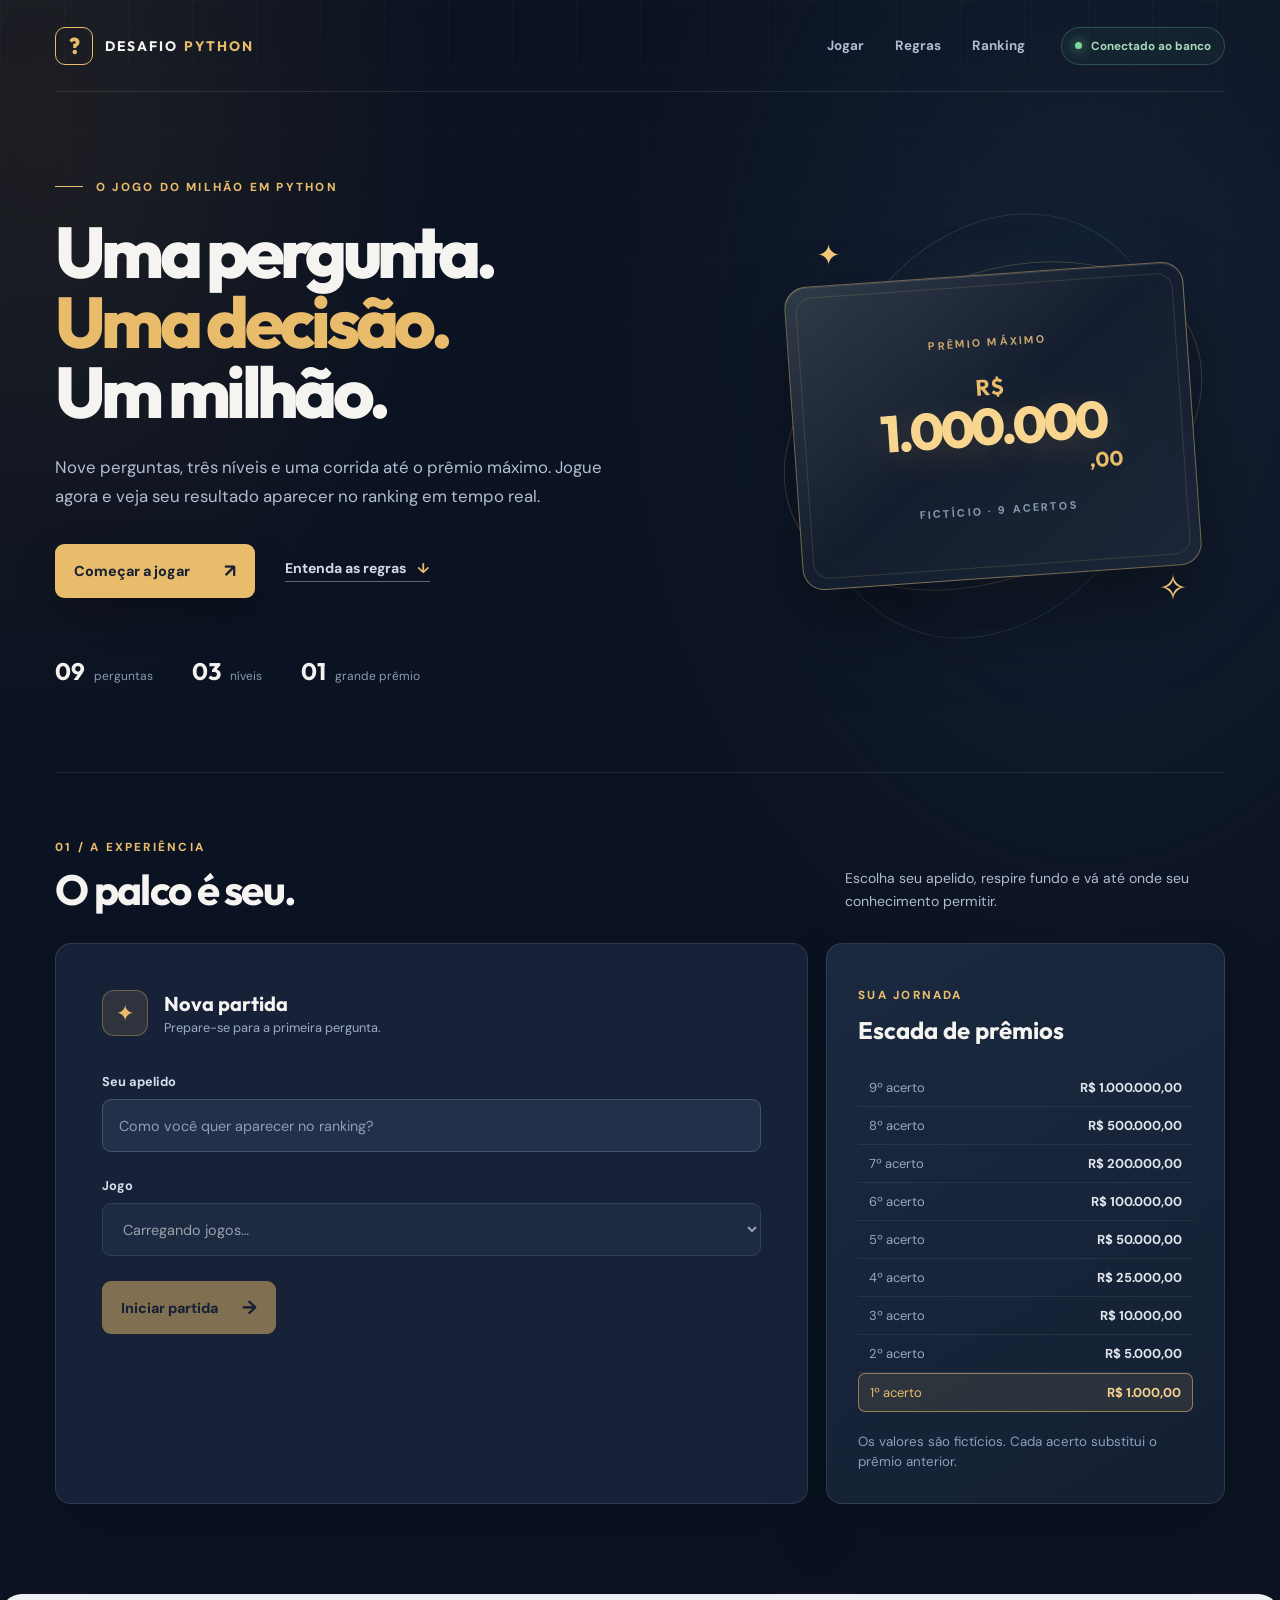
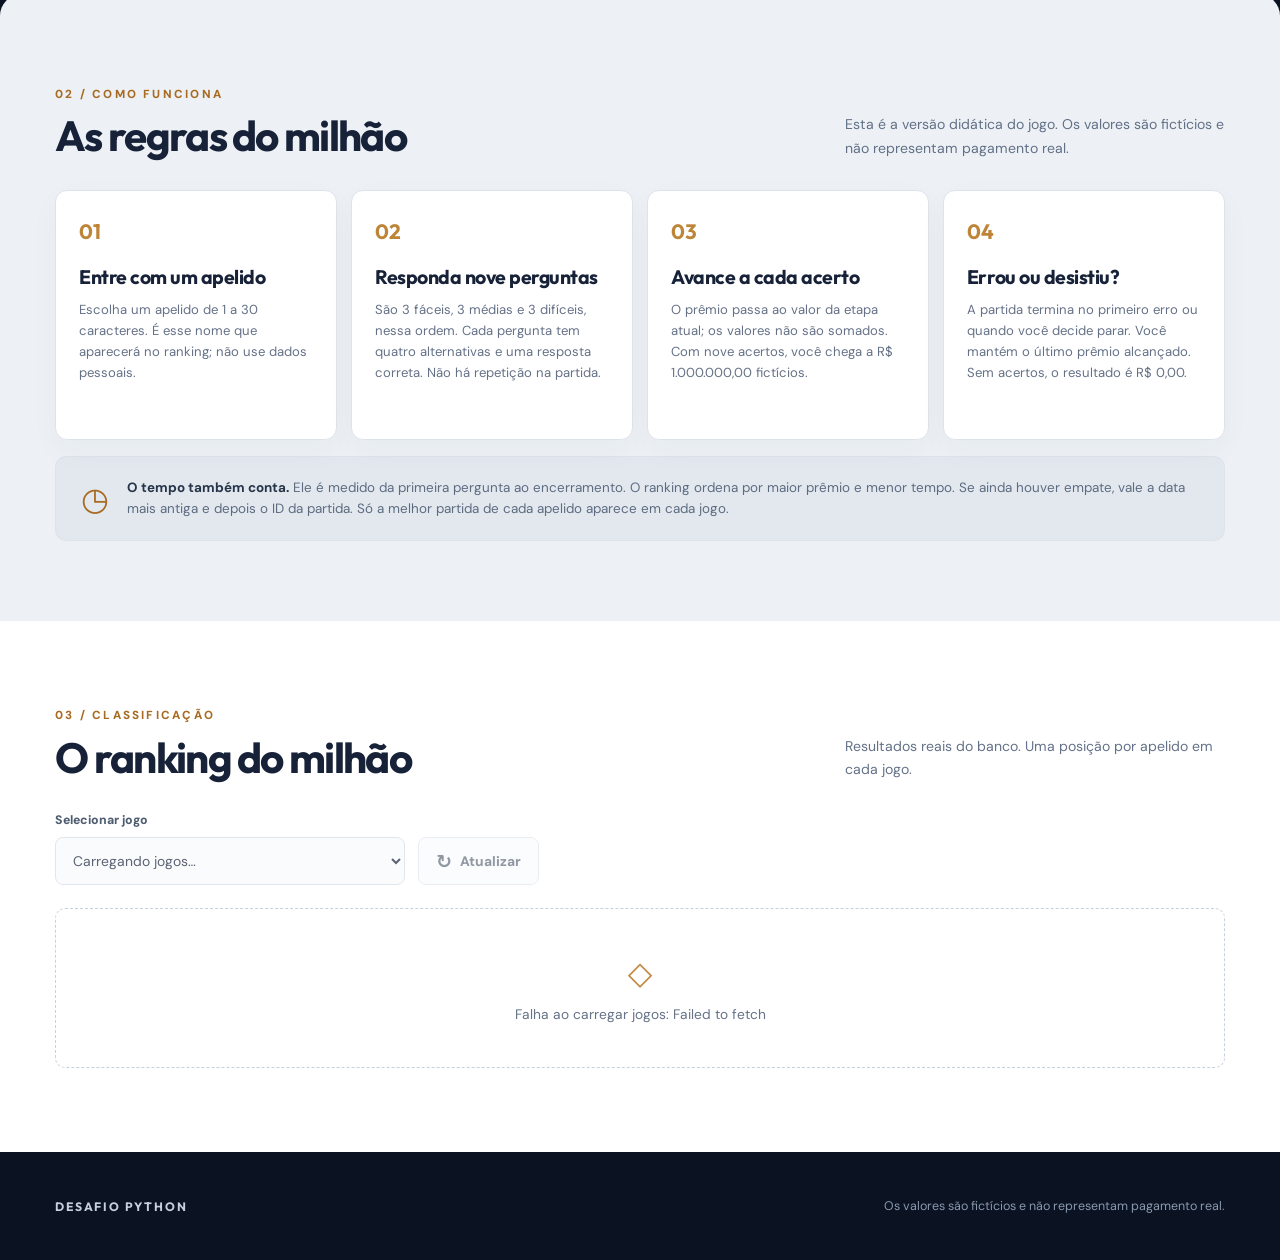
==== site/index.html @ 091356ca "Entrega jogo do milhão com Python, site e Supabase" ====
<!doctype html>
<html lang="pt-BR">
<head>
  <meta charset="utf-8">
  <meta name="viewport" content="width=device-width, initial-scale=1">
  <meta name="description" content="Jogue o Desafio Python, dispute o milhão fictício e acompanhe o ranking online.">
  <meta name="theme-color" content="#111827">
  <link rel="icon" href="favicon.svg" type="image/svg+xml">
  <title>Desafio Python | O jogo do milhão</title>
  <link rel="stylesheet" href="style.css">
  <script defer src="config.js"></script>
  <script defer src="app.js"></script>
  <script defer src="game.js"></script>
</head>
<body>
  <div class="page-glow" aria-hidden="true"></div>
  <main class="shell">
    <nav class="topbar" aria-label="Navegação principal">
      <a class="brand" href="#inicio" aria-label="Desafio Python, voltar ao início"><span class="brand-mark" aria-hidden="true">?</span><span>DESAFIO <strong>PYTHON</strong></span></a>
      <div class="top-links"><a href="#jogar">Jogar</a><a href="#regras">Regras</a><a href="#ranking-section">Ranking</a></div>
      <span class="live-label"><span class="live-dot"></span>Conectado ao banco</span>
    </nav>
    <header class="hero" id="inicio">
      <div class="hero-copy">
        <p class="eyebrow"><span class="eyebrow-line"></span> O JOGO DO MILHÃO EM PYTHON</p>
        <h1>Uma pergunta.<br><em>Uma decisão.</em><br>Um milhão.</h1>
        <p class="intro">Nove perguntas, três níveis e uma corrida até o prêmio máximo. Jogue agora e veja seu resultado aparecer no ranking em tempo real.</p>
        <div class="hero-actions"><a class="hero-cta" href="#jogar">Começar a jogar <span aria-hidden="true">↗</span></a><a class="hero-link" href="#regras">Entenda as regras <span aria-hidden="true">↓</span></a></div>
        <div class="hero-metrics"><div><strong>09</strong><span>perguntas</span></div><div><strong>03</strong><span>níveis</span></div><div><strong>01</strong><span>grande prêmio</span></div></div>
      </div>
      <div class="hero-art" aria-hidden="true">
        <div class="hero-orbit orbit-one"></div><div class="hero-orbit orbit-two"></div>
        <div class="showpiece"><span class="showpiece-kicker">PRÊMIO MÁXIMO</span><span class="showpiece-currency">R$</span><strong>1.000.000</strong><span class="showpiece-cents">,00</span><span class="showpiece-caption">FICTÍCIO · 9 ACERTOS</span></div>
        <div class="art-spark spark-a">✦</div><div class="art-spark spark-b">✧</div>
      </div>
    </header>
    <section class="play-section" id="jogar" aria-labelledby="play-title">
      <div class="play-heading">
        <div><p class="section-kicker">01 / A EXPERIÊNCIA</p><h2 id="play-title">O palco é seu.</h2></div>
        <p>Escolha seu apelido, respire fundo e vá até onde seu conhecimento permitir.</p>
      </div>
      <div class="play-layout">
        <div class="play-card">
          <form id="start-form">
            <div class="form-header"><span class="form-icon" aria-hidden="true">✦</span><div><strong>Nova partida</strong><span>Prepare-se para a primeira pergunta.</span></div></div>
            <label for="nickname">Seu apelido</label>
            <input id="nickname" name="nickname" maxlength="30" required autocomplete="nickname" placeholder="Como você quer aparecer no ranking?">
            <label for="play-game">Jogo</label>
            <select id="play-game" disabled><option value="">Carregando jogos…</option></select>
            <button id="start-button" class="primary-button" type="submit" disabled>Iniciar partida <span aria-hidden="true">→</span></button>
          </form>
          <div id="question-stage" hidden>
            <div class="question-meta"><span id="question-count">Questão 1 de 9</span><span id="question-level">Fácil</span></div>
            <div class="progress-track" aria-hidden="true"><div id="progress-fill"></div></div>
            <p class="question-value">Valendo <strong id="question-prize">R$ 1.000,00</strong></p>
            <h3 id="question-text"></h3>
            <div class="options" id="options">
              <button type="button" data-answer="A"><b>A</b><span></span></button>
              <button type="button" data-answer="B"><b>B</b><span></span></button>
              <button type="button" data-answer="C"><b>C</b><span></span></button>
              <button type="button" data-answer="D"><b>D</b><span></span></button>
            </div>
            <button id="quit-button" class="quit-button" type="button">Desistir e ficar com o prêmio atual</button>
          </div>
          <div id="result-stage" hidden>
            <span class="result-star" aria-hidden="true">★</span>
            <p class="section-kicker">PARTIDA ENCERRADA</p>
            <h3 id="result-title">Resultado</h3>
            <p id="result-detail"></p>
            <strong id="result-prize">R$ 0,00</strong>
            <p id="result-time"></p>
            <button id="play-again" class="primary-button" type="button">Jogar novamente <span aria-hidden="true">→</span></button>
          </div>
          <p id="game-status" role="status" aria-live="polite"></p>
        </div>
        <aside class="prize-card" aria-label="Escada de prêmios fictícios">
          <p class="section-kicker">SUA JORNADA</p>
          <h3>Escada de prêmios</h3>
          <ol id="prize-ladder">
            <li data-step="9"><span>9º acerto</span><strong>R$ 1.000.000,00</strong></li>
            <li data-step="8"><span>8º acerto</span><strong>R$ 500.000,00</strong></li>
            <li data-step="7"><span>7º acerto</span><strong>R$ 200.000,00</strong></li>
            <li data-step="6"><span>6º acerto</span><strong>R$ 100.000,00</strong></li>
            <li data-step="5"><span>5º acerto</span><strong>R$ 50.000,00</strong></li>
            <li data-step="4"><span>4º acerto</span><strong>R$ 25.000,00</strong></li>
            <li data-step="3"><span>3º acerto</span><strong>R$ 10.000,00</strong></li>
            <li data-step="2"><span>2º acerto</span><strong>R$ 5.000,00</strong></li>
            <li data-step="1"><span>1º acerto</span><strong>R$ 1.000,00</strong></li>
          </ol>
          <small>Os valores são fictícios. Cada acerto substitui o prêmio anterior.</small>
        </aside>
      </div>
    </section>
    <section class="rules-section" id="regras" aria-labelledby="rules-title">
      <div class="rules-heading"><div><p class="section-kicker">02 / COMO FUNCIONA</p><h2 id="rules-title">As regras do milhão</h2></div><p>Esta é a versão didática do jogo. Os valores são fictícios e não representam pagamento real.</p></div>
      <div class="rules-grid">
        <article class="rule-card"><span class="rule-number">01</span><h3>Entre com um apelido</h3><p>Escolha um apelido de 1 a 30 caracteres. É esse nome que aparecerá no ranking; não use dados pessoais.</p></article>
        <article class="rule-card"><span class="rule-number">02</span><h3>Responda nove perguntas</h3><p>São 3 fáceis, 3 médias e 3 difíceis, nessa ordem. Cada pergunta tem quatro alternativas e uma resposta correta. Não há repetição na partida.</p></article>
        <article class="rule-card"><span class="rule-number">03</span><h3>Avance a cada acerto</h3><p>O prêmio passa ao valor da etapa atual; os valores não são somados. Com nove acertos, você chega a R$ 1.000.000,00 fictícios.</p></article>
        <article class="rule-card"><span class="rule-number">04</span><h3>Errou ou desistiu?</h3><p>A partida termina no primeiro erro ou quando você decide parar. Você mantém o último prêmio alcançado. Sem acertos, o resultado é R$ 0,00.</p></article>
      </div>
      <div class="rules-bottom"><span class="rules-bottom-icon" aria-hidden="true">◷</span><p><strong>O tempo também conta.</strong> Ele é medido da primeira pergunta ao encerramento. O ranking ordena por maior prêmio e menor tempo. Se ainda houver empate, vale a data mais antiga e depois o ID da partida. Só a melhor partida de cada apelido aparece em cada jogo.</p></div>
    </section>
    <section class="board" id="ranking-section" aria-labelledby="board-title">
      <div class="board-heading">
        <div><p class="section-kicker">03 / CLASSIFICAÇÃO</p><h2 id="board-title">O ranking do milhão</h2></div>
        <p class="board-description">Resultados reais do banco. Uma posição por apelido em cada jogo.</p>
      </div>
      <div class="controls" aria-label="Controles do ranking">
        <div class="field"><label for="game">Selecionar jogo</label><select id="game" disabled><option value="">Carregando jogos…</option></select></div>
        <button id="refresh" type="button" disabled><span aria-hidden="true">↻</span> Atualizar</button>
      </div>
      <div class="stats" id="stats" hidden>
        <div class="stat"><span>Jogadores no top 10</span><strong id="players-count">0</strong></div>
        <div class="stat"><span>Maior prêmio</span><strong id="top-prize">R$ 0,00</strong></div>
        <div class="stat"><span>Última atualização</span><strong id="updated-at">—</strong></div>
      </div>
      <div class="feedback" id="feedback"><span class="feedback-icon" aria-hidden="true">◇</span><p id="status" role="status" aria-live="polite">Conectando ao banco de dados…</p></div>
      <div class="table-wrap">
        <table id="ranking" hidden>
          <thead><tr><th scope="col">Posição</th><th scope="col">Jogo</th><th scope="col">Apelido</th><th scope="col">Prêmio fictício</th><th scope="col">Tempo</th><th scope="col">Data</th></tr></thead>
          <tbody></tbody>
        </table>
      </div>
    </section>
    <footer><span>DESAFIO PYTHON</span><p>Os valores são fictícios e não representam pagamento real.</p></footer>
  </main>
</body>
</html>
---- site/style.css ----
@import url('https://fonts.googleapis.com/css2?family=DM+Sans:wght@400;500;600;700&family=Outfit:wght@400;500;600;700;800&display=swap');

:root {
  font-family: 'DM Sans', system-ui, sans-serif;
  color: #f5f4f1;
  background: #0b1221;
  font-synthesis: none;
  scroll-behavior: smooth;
}
* { box-sizing: border-box; }
[hidden] { display: none !important; }
body {
  margin: 0;
  min-width: 320px;
  background:
    radial-gradient(ellipse 50% 32% at 85% 12%, rgba(60, 99, 136, .19), transparent 75%),
    radial-gradient(ellipse 45% 30% at 3% 4%, rgba(196, 143, 56, .10), transparent 70%),
    #0b1221;
}
button, input, select { font: inherit; }
button { cursor: pointer; }
a { color: inherit; }
button:focus-visible, a:focus-visible, input:focus-visible, select:focus-visible {
  outline: 3px solid #e8bc6b;
  outline-offset: 4px;
}
.page-glow {
  position: absolute;
  inset: 0 0 auto;
  height: 620px;
  pointer-events: none;
  background: linear-gradient(90deg, rgba(255,255,255,.02) 1px, transparent 1px), linear-gradient(rgba(255,255,255,.02) 1px, transparent 1px);
  background-size: 64px 64px;
  mask-image: linear-gradient(to bottom, black, transparent);
}
.shell { position: relative; max-width: 1320px; margin: auto; padding: 0 clamp(20px, 4.3vw, 64px); }
.topbar { display: flex; align-items: center; gap: 36px; min-height: 92px; border-bottom: 1px solid rgba(255,255,255,.11); }
.brand { display: inline-flex; align-items: center; gap: 12px; flex-shrink: 0; text-decoration: none; font: 700 .86rem 'Outfit', sans-serif; letter-spacing: .15em; white-space: nowrap; }
.brand strong { color: #e8bc6b; }
.brand-mark { width: 38px; height: 38px; display: grid; place-items: center; border: 1.5px solid #e8bc6b; border-radius: 10px; color: #e8bc6b; font: 800 1.4rem 'Outfit', sans-serif; letter-spacing: 0; }
.top-links { display: flex; gap: 31px; margin-left: auto; }
.top-links a { color: #aebbd0; font-size: .84rem; font-weight: 700; text-decoration: none; transition: color .2s; }
.top-links a:hover { color: #f7d390; }
.live-label { display: inline-flex; align-items: center; gap: 9px; padding: 10px 13px; border: 1px solid rgba(113,211,158,.25); border-radius: 100px; color: #a8dabb; background: rgba(65,137,91,.09); font-size: .73rem; font-weight: 700; white-space: nowrap; }
.live-dot { width: 7px; height: 7px; border-radius: 50%; background: #7bd79d; box-shadow: 0 0 12px #7bd79d; }

.hero { display: grid; grid-template-columns: minmax(0, 1.18fr) minmax(400px, .82fr); align-items: center; gap: 38px; min-height: 620px; padding: 75px 0 86px; }
.hero-copy { min-width: 0; }
.eyebrow, .section-kicker { color: #e8bc6b; font-size: .73rem; font-weight: 800; letter-spacing: .19em; text-transform: uppercase; }
.eyebrow { display: flex; align-items: center; gap: 13px; }
.eyebrow-line { width: 28px; height: 1px; background: #e8bc6b; }
.hero h1 { margin: 22px 0 26px; max-width: 770px; font: 800 clamp(3.5rem, 5.6vw, 6.4rem)/.98 'Outfit', sans-serif; letter-spacing: -.065em; }
.hero h1 em { color: #e8bc6b; font-style: normal; }
.intro { max-width: 580px; margin: 0; color: #b1bed2; font-size: 1.05rem; line-height: 1.7; }
.hero-actions { display: flex; align-items: center; gap: 30px; flex-wrap: wrap; margin-top: 33px; }
.hero-cta { display: inline-flex; align-items: center; justify-content: space-between; gap: 24px; min-width: 200px; min-height: 54px; padding: 0 19px; border-radius: 9px; background: #e8bc6b; color: #192234; font-size: .9rem; font-weight: 800; text-decoration: none; box-shadow: 0 15px 40px rgba(0,0,0,.23); transition: transform .2s, background .2s; }
.hero-cta:hover { transform: translateY(-2px); background: #f7ce83; }
.hero-cta span { font-size: 1.15rem; }
.hero-link { color: #d1dbea; font-size: .88rem; font-weight: 700; text-decoration: none; border-bottom: 1px solid rgba(209,219,234,.42); padding-bottom: 4px; }
.hero-link span { margin-left: 8px; color: #e8bc6b; }
.hero-metrics { display: flex; gap: 39px; margin-top: 58px; }
.hero-metrics div { display: flex; align-items: baseline; gap: 9px; }
.hero-metrics strong { font: 700 1.5rem 'Outfit', sans-serif; color: #f3f2ee; }
.hero-metrics span { color: #889bb2; font-size: .75rem; }
.hero-art { position: relative; min-height: 440px; display: grid; place-items: center; isolation: isolate; }
.hero-art::before { content: ''; position: absolute; z-index: -2; width: 390px; height: 390px; border-radius: 50%; background: radial-gradient(circle, rgba(220,170,82,.18), rgba(76,95,125,.08) 52%, transparent 72%); filter: blur(8px); }
.hero-orbit { position: absolute; z-index: -1; border: 1px solid rgba(232,188,107,.23); border-radius: 50%; }
.orbit-one { width: 440px; height: 300px; transform: rotate(-25deg); }
.orbit-two { width: 340px; height: 440px; transform: rotate(24deg); border-color: rgba(151,183,213,.15); }
.showpiece { position: relative; width: min(100%, 400px); min-height: 304px; padding: 37px 31px; display: flex; flex-direction: column; align-items: center; justify-content: center; border: 1px solid rgba(236,194,117,.43); border-radius: 22px; background: linear-gradient(142deg, rgba(50,61,74,.95), rgba(20,30,47,.96) 48%, rgba(28,39,56,.98)); box-shadow: 0 38px 80px rgba(0,0,0,.4), inset 0 1px 0 rgba(255,255,255,.12); transform: rotate(-4deg); }
.showpiece::before { content: ''; position: absolute; inset: 10px; border: 1px solid rgba(232,188,107,.16); border-radius: 16px; pointer-events: none; }
.showpiece-kicker, .showpiece-caption { font-size: .68rem; font-weight: 800; letter-spacing: .2em; color: #c6a36b; }
.showpiece-currency { margin-top: 24px; color: #e8bc6b; font: 700 1.4rem 'Outfit', sans-serif; }
.showpiece strong { color: #f8d68f; font: 800 clamp(2.9rem, 4vw, 4.1rem)/1 'Outfit', sans-serif; letter-spacing: -.06em; text-shadow: 0 7px 35px rgba(255,196,94,.19); }
.showpiece-cents { align-self: flex-end; margin-right: 40px; color: #e8bc6b; font: 700 1.3rem 'Outfit', sans-serif; }
.showpiece-caption { margin-top: 24px; color: #8499b0; }
.art-spark { position: absolute; color: #f0c677; }
.spark-a { top: 30px; left: 12%; font-size: 1.8rem; }
.spark-b { bottom: 35px; right: 8%; font-size: 2.2rem; }

.play-section { padding: 55px 0 90px; border-top: 1px solid rgba(255,255,255,.08); }
.play-heading, .rules-heading, .board-heading { display: flex; justify-content: space-between; align-items: end; gap: 32px; margin-bottom: 30px; }
.play-heading h2, .rules-heading h2, .board h2 { margin: 9px 0 0; font: 700 clamp(2rem, 3.3vw, 3rem)/1.1 'Outfit', sans-serif; letter-spacing: -.04em; }
.play-heading > p, .rules-heading > p, .board-description { max-width: 380px; margin: 0; color: #aebbd0; font-size: .88rem; line-height: 1.65; }
.play-layout { display: grid; grid-template-columns: minmax(0, 1.7fr) minmax(295px, .9fr); gap: 18px; }
.play-card, .prize-card { border: 1px solid rgba(255,255,255,.11); border-radius: 16px; background: #172238; box-shadow: 0 30px 70px rgba(0,0,0,.12); }
.play-card { min-height: 475px; padding: clamp(28px, 4vw, 46px); }
.form-header { display: flex; align-items: center; gap: 16px; margin-bottom: 37px; }
.form-icon { width: 46px; height: 46px; display: grid; place-items: center; flex-shrink: 0; border: 1px solid rgba(232,188,107,.35); border-radius: 12px; background: rgba(232,188,107,.11); color: #e8bc6b; font-size: 1.4rem; }
.form-header strong, .form-header span:last-child { display: block; }
.form-header strong { font: 700 1.25rem 'Outfit', sans-serif; }
.form-header span:last-child { margin-top: 3px; color: #9cabbe; font-size: .8rem; }
.play-card label { display: block; margin-bottom: 9px; color: #d5deea; font-size: .8rem; font-weight: 700; }
.play-card input, .play-card select { width: 100%; height: 53px; margin: 0 0 25px; padding: 0 16px; border: 1px solid #44536b; border-radius: 9px; background: #223149; color: #f3f5f8; font-size: .9rem; }
.play-card input::placeholder { color: #8d9fb5; }
.play-card select:disabled { opacity: .6; }
.primary-button { display: inline-flex; align-items: center; justify-content: space-between; gap: 24px; min-height: 53px; padding: 0 19px; border: 0; border-radius: 9px; background: #e8bc6b; color: #172033; font-size: .9rem; font-weight: 800; }
.primary-button:hover:not(:disabled) { background: #f7ce83; }
.primary-button:disabled { opacity: .5; cursor: not-allowed; }
.primary-button span { font-size: 1.2rem; }
.prize-card { padding: 31px; background: linear-gradient(150deg, #1a2940, #141f32); }
.prize-card h3 { margin: 12px 0 24px; font: 700 1.5rem 'Outfit', sans-serif; }
.prize-card ol { list-style: none; margin: 0; padding: 0; }
.prize-card li { display: flex; justify-content: space-between; gap: 10px; padding: 10px 11px; border-bottom: 1px solid rgba(255,255,255,.07); color: #96a8bf; font-size: .81rem; }
.prize-card li strong { color: #e1e6ee; font-weight: 700; }
.prize-card li.current { border: 1px solid rgba(232,188,107,.55); border-radius: 7px; background: rgba(232,188,107,.11); color: #e8bc6b; }
.prize-card li.current strong { color: #f5d290; }
.prize-card li.done, .prize-card li.done strong { color: #8ad6aa; }
.prize-card small { display: block; margin-top: 20px; color: #8ca0ba; line-height: 1.5; }
.question-meta { display: flex; justify-content: space-between; color: #e8bc6b; font-size: .75rem; font-weight: 800; letter-spacing: .1em; text-transform: uppercase; }
.progress-track { height: 5px; margin: 18px 0 27px; border-radius: 99px; background: #33445d; overflow: hidden; }
#progress-fill { height: 100%; background: #e8bc6b; border-radius: 99px; transition: width .25s; }
.question-value { margin: 0; color: #9eadc0; font-size: .82rem; }
.question-value strong { color: #e8bc6b; }
.play-card h3 { max-width: 680px; margin: 14px 0 28px; font: 700 clamp(1.5rem, 2.5vw, 2rem)/1.28 'Outfit', sans-serif; }
.options { display: grid; grid-template-columns: 1fr 1fr; gap: 10px; }
.options button { display: flex; align-items: center; gap: 13px; min-height: 70px; padding: 12px; border: 1px solid #3f5069; border-radius: 9px; background: #223149; color: #edf1f6; text-align: left; font-size: .88rem; font-weight: 500; transition: border-color .2s, background .2s; }
.options button:hover:not(:disabled) { border-color: #e8bc6b; background: #2b3b54; }
.options button:disabled { cursor: wait; opacity: .75; }
.options b { display: grid; place-items: center; flex-shrink: 0; width: 34px; height: 34px; border-radius: 7px; background: #394c66; color: #e8bc6b; }
.options span { line-height: 1.4; }
.quit-button { margin-top: 22px; padding: 4px 0; border: 0; background: none; color: #a9b9cd; font-size: .81rem; text-decoration: underline; text-underline-offset: 4px; }
.quit-button:hover:not(:disabled) { color: #fff; }
#game-status { min-height: 1.4em; margin: 17px 0 0; color: #f5ce86; font-size: .82rem; }
#result-stage { text-align: center; padding: 26px 0; }
.result-star { color: #e8bc6b; font-size: 2.9rem; }
#result-title { max-width: none; margin: 12px 0; }
#result-detail, #result-time { color: #aab9cc; line-height: 1.5; }
#result-prize { display: block; margin: 25px 0 11px; color: #e8bc6b; font: 800 clamp(2.4rem, 5vw, 4rem) 'Outfit', sans-serif; letter-spacing: -.05em; }
#play-again { margin-top: 15px; }

.rules-section { margin: 0 calc(-1 * clamp(20px, 4.3vw, 64px)); padding: 80px clamp(20px, 4.3vw, 64px); border-radius: 22px 22px 0 0; background: #edf1f5; color: #172238; }
.rules-section .section-kicker { color: #a76b22; }
.rules-heading > p { color: #627087; }
.rules-grid { display: grid; grid-template-columns: repeat(4, 1fr); gap: 14px; }
.rule-card { min-height: 250px; padding: 27px 23px; border: 1px solid #dce3ea; border-radius: 12px; background: #fff; box-shadow: 0 10px 30px rgba(29,47,71,.035); }
.rule-number { color: #be8538; font: 700 1.3rem 'Outfit', sans-serif; }
.rule-card h3 { margin: 21px 0 11px; font: 700 1.22rem/1.2 'Outfit', sans-serif; letter-spacing: -.025em; }
.rule-card p { margin: 0; color: #657187; font-size: .82rem; line-height: 1.6; }
.rules-bottom { display: flex; align-items: center; gap: 18px; margin-top: 16px; padding: 21px 25px; border: 1px solid #dce3ea; border-radius: 11px; background: #e2e8ee; }
.rules-bottom-icon { color: #a76b22; font-size: 2rem; line-height: 1; }
.rules-bottom p { margin: 0; color: #5d6b80; font-size: .84rem; line-height: 1.55; }
.rules-bottom strong { color: #263449; }

.board { margin: 0 calc(-1 * clamp(20px, 4.3vw, 64px)); padding: 74px clamp(20px, 4.3vw, 64px) 84px; background: #fff; color: #172238; }
.board .section-kicker { color: #a76b22; }
.board-description { color: #647188; }
.controls { display: flex; align-items: end; gap: 13px; margin: 31px 0 23px; }
.field { width: min(100%, 350px); }
.field label { display: block; margin-bottom: 9px; color: #4e5d70; font-size: .77rem; font-weight: 800; }
.field select { width: 100%; height: 48px; padding: 0 13px; border: 1px solid #d4dce6; border-radius: 8px; background: #f9fafc; color: #172238; font-size: .87rem; }
#refresh { height: 48px; padding: 0 17px; border: 1px solid #d5dde6; border-radius: 8px; background: #f9fafc; color: #263449; font-size: .86rem; font-weight: 800; }
#refresh:hover:not(:disabled) { background: #edf1f5; }
#refresh:disabled { opacity: .5; cursor: not-allowed; }
#refresh span { margin-right: 5px; font-size: 1.2rem; vertical-align: -.1em; }
.stats { display: grid; grid-template-columns: repeat(3, 1fr); gap: 12px; margin: 20px 0; }
.stat { padding: 18px 20px; border: 1px solid #e4e9ef; border-radius: 10px; background: #f9fafc; }
.stat span { display: block; margin-bottom: 7px; color: #66758a; font-size: .76rem; }
.stat strong { font: 700 1.35rem 'Outfit', sans-serif; }
.feedback { display: grid; place-content: center; min-height: 160px; padding: 24px; border: 1px dashed #c7d1dc; border-radius: 10px; color: #657287; text-align: center; }
.feedback-icon { color: #c18a41; font-size: 2rem; }
#status { margin: 10px 0 0; font-size: .86rem; line-height: 1.5; }
.table-wrap { overflow-x: auto; }
table { width: 100%; border-collapse: collapse; border: 1px solid #e3e8ee; border-radius: 11px; background: #fff; overflow: hidden; }
th, td { padding: 17px 16px; border-bottom: 1px solid #e9edf2; text-align: left; white-space: nowrap; }
th { background: #f3f6f9; color: #607087; font-size: .7rem; font-weight: 800; letter-spacing: .08em; text-transform: uppercase; }
td { color: #27354a; font-size: .87rem; }
tbody tr:nth-child(even) { background: #fbfcfd; }
tbody tr:last-child td { border-bottom: 0; }
tbody tr:first-child td:first-child { color: #a56d24; font-weight: 800; }
tbody td:nth-child(3) { font-weight: 800; }
tbody td:nth-child(4) { color: #2c7351; font-weight: 800; }
footer { display: flex; justify-content: space-between; align-items: center; gap: 20px; min-height: 108px; color: #8899b0; font-size: .78rem; }
footer span { color: #c4d0df; font: 700 .76rem 'Outfit', sans-serif; letter-spacing: .15em; }
footer p { margin: 0; }

@media (max-width: 1100px) {
  .hero { grid-template-columns: 1fr .7fr; gap: 20px; }
  .showpiece { transform: rotate(-3deg) scale(.9); }
  .rules-grid { grid-template-columns: 1fr 1fr; }
  .rule-card { min-height: 195px; }
}
@media (max-width: 850px) {
  .topbar { flex-wrap: wrap; gap: 16px; padding: 15px 0; }
  .top-links { order: 3; width: 100%; margin: 0; justify-content: center; }
  .live-label { margin-left: auto; }
  .hero { grid-template-columns: 1fr; min-height: 0; padding: 80px 0; }
  .hero-art { display: none; }
  .play-layout { grid-template-columns: 1fr; }
  .prize-card ol { display: grid; grid-template-columns: repeat(3, 1fr); gap: 7px; }
  .prize-card li { border: 1px solid rgba(255,255,255,.08); border-radius: 6px; }
  .play-heading, .rules-heading, .board-heading { display: block; }
  .play-heading > p, .rules-heading > p, .board-description { max-width: 650px; margin-top: 12px; }
}
@media (max-width: 600px) {
  .shell { padding: 0 20px; }
  .topbar { min-height: 75px; }
  .brand { font-size: .73rem; }
  .brand-mark { width: 34px; height: 34px; }
  .top-links { justify-content: space-between; padding: 2px 5px 0; }
  .top-links a { font-size: .78rem; }
  .live-label { font-size: 0; padding: 10px; }
  .live-dot { width: 8px; height: 8px; }
  .hero { padding: 68px 0 72px; }
  .hero h1 { font-size: clamp(2.55rem, 10.9vw, 3.3rem); }
  .intro { font-size: .95rem; }
  .hero-actions { gap: 18px; }
  .hero-metrics { gap: 18px; margin-top: 45px; }
  .hero-metrics div { display: block; }
  .hero-metrics strong, .hero-metrics span { display: block; }
  .hero-metrics span { margin-top: 3px; font-size: .67rem; }
  .play-section { padding: 48px 0 65px; }
  .play-card { min-height: 0; padding: 26px 20px; }
  .primary-button { width: 100%; }
  .options { grid-template-columns: 1fr; }
  .prize-card { padding: 25px 20px; }
  .prize-card ol { grid-template-columns: 1fr; }
  .prize-card li { padding: 10px 7px; font-size: .78rem; }
  .rules-section, .board { margin: 0 -20px; padding: 62px 20px; }
  .rules-grid { grid-template-columns: 1fr; }
  .rule-card { min-height: 0; }
  .rules-bottom { align-items: flex-start; padding: 20px; }
  .controls { flex-wrap: wrap; }
  .field, #refresh { width: 100%; }
  .stats { grid-template-columns: 1fr 1fr; }
  .stat:last-child { grid-column: span 2; }
  th, td { padding: 13px 12px; }
  footer { align-items: flex-start; flex-direction: column; justify-content: center; padding: 26px 0; }
}
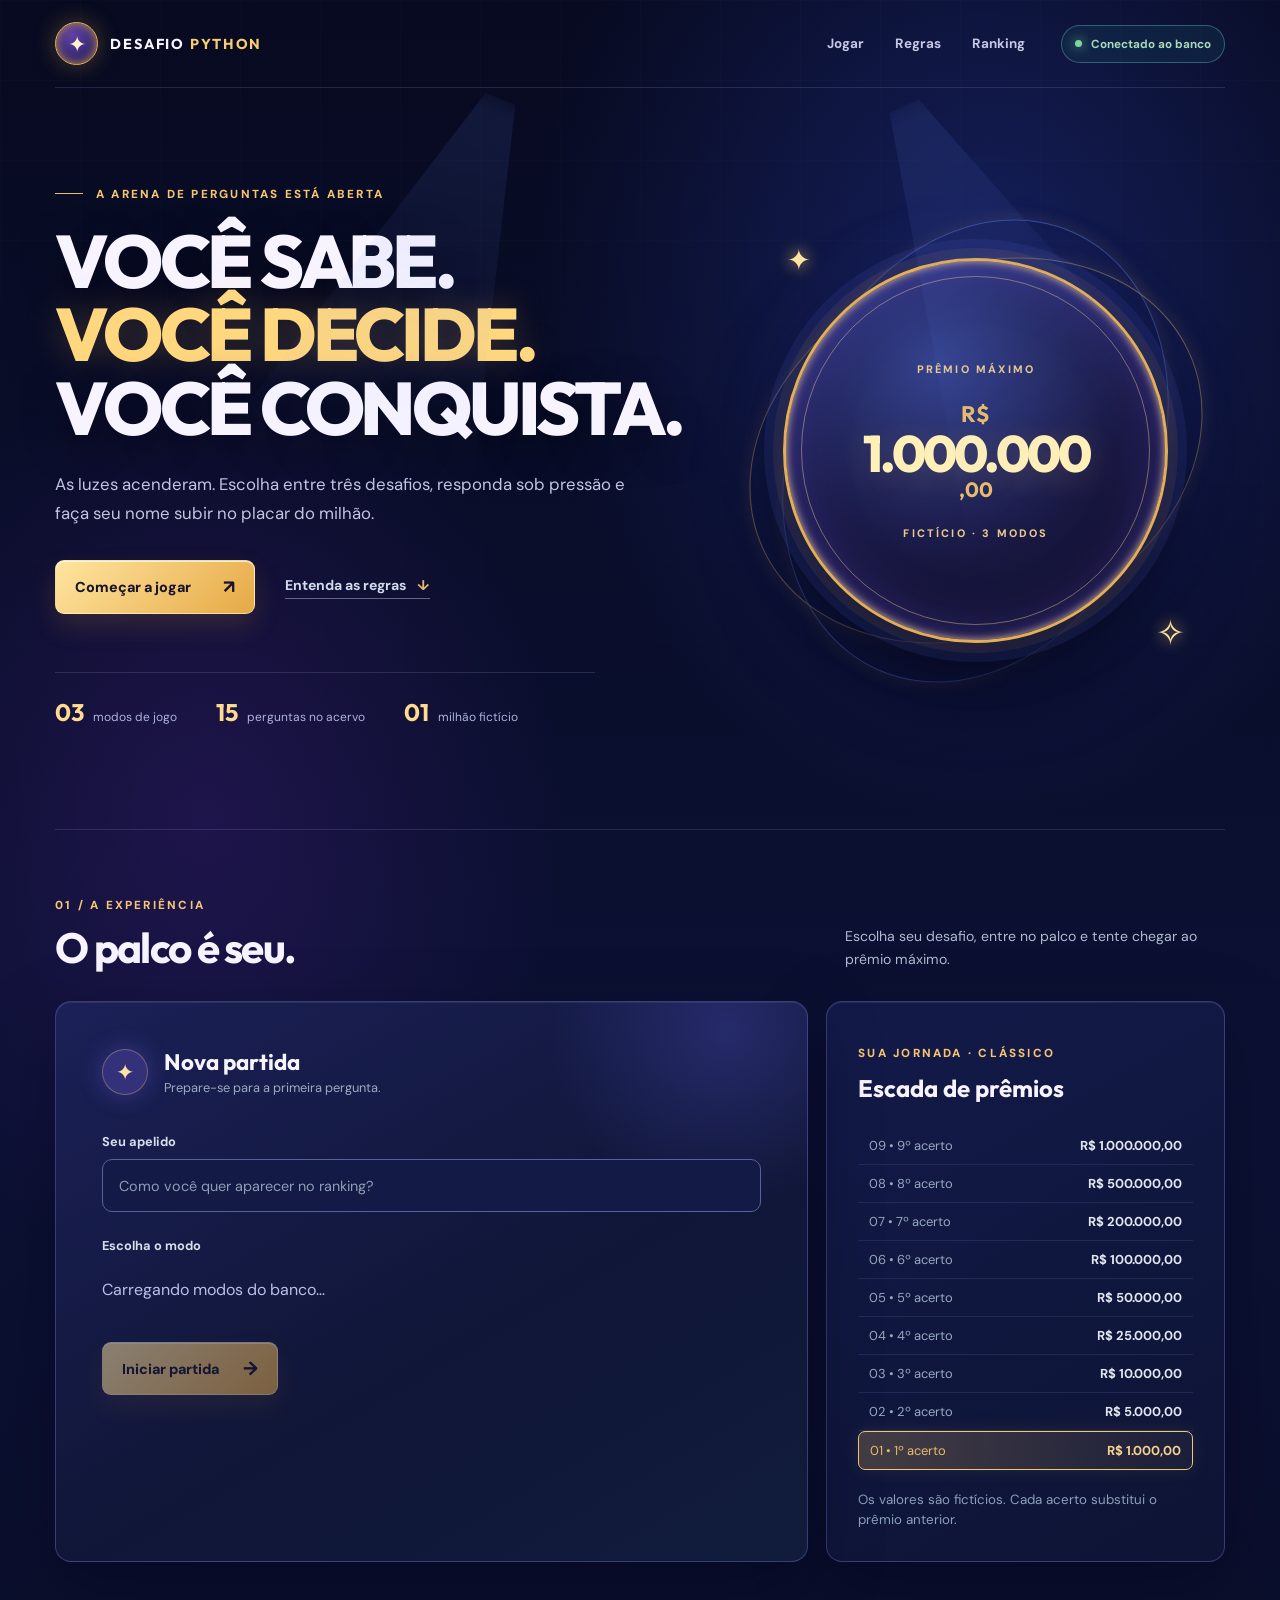
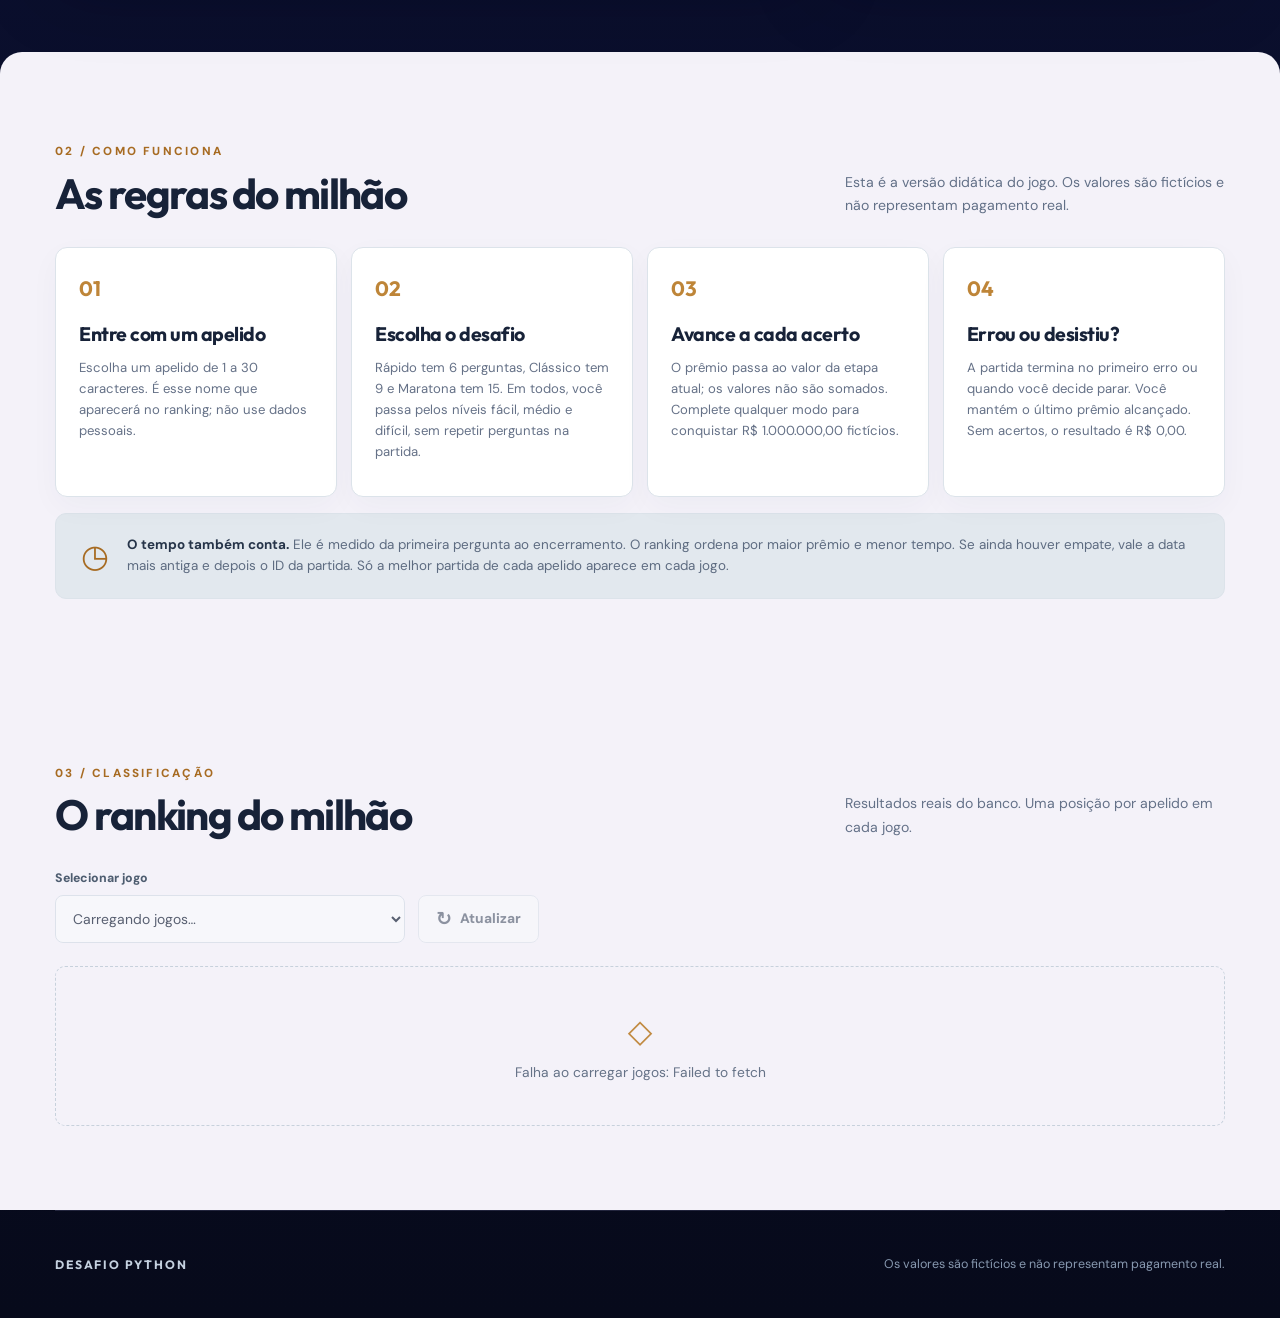
==== commit 5fd987ee: "Adiciona modos e visual de arena, corrige rede no Python" ====
--- a/site/index.html
+++ b/site/index.html
@@ -4,7 +4,7 @@
   <meta charset="utf-8">
   <meta name="viewport" content="width=device-width, initial-scale=1">
   <meta name="description" content="Jogue o Desafio Python, dispute o milhão fictício e acompanhe o ranking online.">
-  <meta name="theme-color" content="#111827">
+  <meta name="theme-color" content="#080b25">
   <link rel="icon" href="favicon.svg" type="image/svg+xml">
   <title>Desafio Python | O jogo do milhão</title>
   <link rel="stylesheet" href="style.css">
@@ -16,28 +16,28 @@
   <div class="page-glow" aria-hidden="true"></div>
   <main class="shell">
     <nav class="topbar" aria-label="Navegação principal">
-      <a class="brand" href="#inicio" aria-label="Desafio Python, voltar ao início"><span class="brand-mark" aria-hidden="true">?</span><span>DESAFIO <strong>PYTHON</strong></span></a>
+      <a class="brand" href="#inicio" aria-label="Desafio Python, voltar ao início"><span class="brand-mark" aria-hidden="true">✦</span><span>DESAFIO <strong>PYTHON</strong></span></a>
       <div class="top-links"><a href="#jogar">Jogar</a><a href="#regras">Regras</a><a href="#ranking-section">Ranking</a></div>
       <span class="live-label"><span class="live-dot"></span>Conectado ao banco</span>
     </nav>
     <header class="hero" id="inicio">
       <div class="hero-copy">
-        <p class="eyebrow"><span class="eyebrow-line"></span> O JOGO DO MILHÃO EM PYTHON</p>
-        <h1>Uma pergunta.<br><em>Uma decisão.</em><br>Um milhão.</h1>
-        <p class="intro">Nove perguntas, três níveis e uma corrida até o prêmio máximo. Jogue agora e veja seu resultado aparecer no ranking em tempo real.</p>
+        <p class="eyebrow"><span class="eyebrow-line"></span> A ARENA DE PERGUNTAS ESTÁ ABERTA</p>
+        <h1>Você sabe.<br><em>Você decide.</em><br>Você conquista.</h1>
+        <p class="intro">As luzes acenderam. Escolha entre três desafios, responda sob pressão e faça seu nome subir no placar do milhão.</p>
         <div class="hero-actions"><a class="hero-cta" href="#jogar">Começar a jogar <span aria-hidden="true">↗</span></a><a class="hero-link" href="#regras">Entenda as regras <span aria-hidden="true">↓</span></a></div>
-        <div class="hero-metrics"><div><strong>09</strong><span>perguntas</span></div><div><strong>03</strong><span>níveis</span></div><div><strong>01</strong><span>grande prêmio</span></div></div>
+        <div class="hero-metrics"><div><strong>03</strong><span>modos de jogo</span></div><div><strong>15</strong><span>perguntas no acervo</span></div><div><strong>01</strong><span>milhão fictício</span></div></div>
       </div>
       <div class="hero-art" aria-hidden="true">
         <div class="hero-orbit orbit-one"></div><div class="hero-orbit orbit-two"></div>
-        <div class="showpiece"><span class="showpiece-kicker">PRÊMIO MÁXIMO</span><span class="showpiece-currency">R$</span><strong>1.000.000</strong><span class="showpiece-cents">,00</span><span class="showpiece-caption">FICTÍCIO · 9 ACERTOS</span></div>
+        <div class="showpiece"><span class="showpiece-kicker">PRÊMIO MÁXIMO</span><span class="showpiece-currency">R$</span><strong>1.000.000</strong><span class="showpiece-cents">,00</span><span class="showpiece-caption">FICTÍCIO · 3 MODOS</span></div>
         <div class="art-spark spark-a">✦</div><div class="art-spark spark-b">✧</div>
       </div>
     </header>
     <section class="play-section" id="jogar" aria-labelledby="play-title">
       <div class="play-heading">
         <div><p class="section-kicker">01 / A EXPERIÊNCIA</p><h2 id="play-title">O palco é seu.</h2></div>
-        <p>Escolha seu apelido, respire fundo e vá até onde seu conhecimento permitir.</p>
+        <p>Escolha seu desafio, entre no palco e tente chegar ao prêmio máximo.</p>
       </div>
       <div class="play-layout">
         <div class="play-card">
@@ -45,8 +45,10 @@
             <div class="form-header"><span class="form-icon" aria-hidden="true">✦</span><div><strong>Nova partida</strong><span>Prepare-se para a primeira pergunta.</span></div></div>
             <label for="nickname">Seu apelido</label>
             <input id="nickname" name="nickname" maxlength="30" required autocomplete="nickname" placeholder="Como você quer aparecer no ranking?">
-            <label for="play-game">Jogo</label>
-            <select id="play-game" disabled><option value="">Carregando jogos…</option></select>
+            <label id="mode-label">Escolha o modo</label>
+            <div id="mode-options" class="mode-options" role="group" aria-labelledby="mode-label"><p>Carregando modos do banco…</p></div>
+            <label class="sr-only" for="play-game">Jogo</label>
+            <select id="play-game" class="sr-only" disabled><option value="">Carregando jogos…</option></select>
             <button id="start-button" class="primary-button" type="submit" disabled>Iniciar partida <span aria-hidden="true">→</span></button>
           </form>
           <div id="question-stage" hidden>
@@ -74,7 +76,7 @@
           <p id="game-status" role="status" aria-live="polite"></p>
         </div>
         <aside class="prize-card" aria-label="Escada de prêmios fictícios">
-          <p class="section-kicker">SUA JORNADA</p>
+          <p class="section-kicker">SUA JORNADA · <span id="ladder-mode">CLÁSSICO</span></p>
           <h3>Escada de prêmios</h3>
           <ol id="prize-ladder">
             <li data-step="9"><span>9º acerto</span><strong>R$ 1.000.000,00</strong></li>
@@ -95,8 +97,8 @@
       <div class="rules-heading"><div><p class="section-kicker">02 / COMO FUNCIONA</p><h2 id="rules-title">As regras do milhão</h2></div><p>Esta é a versão didática do jogo. Os valores são fictícios e não representam pagamento real.</p></div>
       <div class="rules-grid">
         <article class="rule-card"><span class="rule-number">01</span><h3>Entre com um apelido</h3><p>Escolha um apelido de 1 a 30 caracteres. É esse nome que aparecerá no ranking; não use dados pessoais.</p></article>
-        <article class="rule-card"><span class="rule-number">02</span><h3>Responda nove perguntas</h3><p>São 3 fáceis, 3 médias e 3 difíceis, nessa ordem. Cada pergunta tem quatro alternativas e uma resposta correta. Não há repetição na partida.</p></article>
-        <article class="rule-card"><span class="rule-number">03</span><h3>Avance a cada acerto</h3><p>O prêmio passa ao valor da etapa atual; os valores não são somados. Com nove acertos, você chega a R$ 1.000.000,00 fictícios.</p></article>
+        <article class="rule-card"><span class="rule-number">02</span><h3>Escolha o desafio</h3><p>Rápido tem 6 perguntas, Clássico tem 9 e Maratona tem 15. Em todos, você passa pelos níveis fácil, médio e difícil, sem repetir perguntas na partida.</p></article>
+        <article class="rule-card"><span class="rule-number">03</span><h3>Avance a cada acerto</h3><p>O prêmio passa ao valor da etapa atual; os valores não são somados. Complete qualquer modo para conquistar R$ 1.000.000,00 fictícios.</p></article>
         <article class="rule-card"><span class="rule-number">04</span><h3>Errou ou desistiu?</h3><p>A partida termina no primeiro erro ou quando você decide parar. Você mantém o último prêmio alcançado. Sem acertos, o resultado é R$ 0,00.</p></article>
       </div>
       <div class="rules-bottom"><span class="rules-bottom-icon" aria-hidden="true">◷</span><p><strong>O tempo também conta.</strong> Ele é medido da primeira pergunta ao encerramento. O ranking ordena por maior prêmio e menor tempo. Se ainda houver empate, vale a data mais antiga e depois o ID da partida. Só a melhor partida de cada apelido aparece em cada jogo.</p></div>
@@ -110,6 +112,7 @@
         <div class="field"><label for="game">Selecionar jogo</label><select id="game" disabled><option value="">Carregando jogos…</option></select></div>
         <button id="refresh" type="button" disabled><span aria-hidden="true">↻</span> Atualizar</button>
       </div>
+      <div id="podium" class="podium" hidden aria-label="Três primeiros colocados"></div>
       <div class="stats" id="stats" hidden>
         <div class="stat"><span>Jogadores no top 10</span><strong id="players-count">0</strong></div>
         <div class="stat"><span>Maior prêmio</span><strong id="top-prize">R$ 0,00</strong></div>
@@ -118,7 +121,7 @@
       <div class="feedback" id="feedback"><span class="feedback-icon" aria-hidden="true">◇</span><p id="status" role="status" aria-live="polite">Conectando ao banco de dados…</p></div>
       <div class="table-wrap">
         <table id="ranking" hidden>
-          <thead><tr><th scope="col">Posição</th><th scope="col">Jogo</th><th scope="col">Apelido</th><th scope="col">Prêmio fictício</th><th scope="col">Tempo</th><th scope="col">Data</th></tr></thead>
+          <thead><tr><th scope="col">Posição</th><th scope="col">Jogador</th><th scope="col">Prêmio fictício</th><th scope="col">Tempo</th><th scope="col">Data</th></tr></thead>
           <tbody></tbody>
         </table>
       </div>
--- a/site/style.css
+++ b/site/style.css
@@ -12,6 +12,7 @@
 body {
   margin: 0;
   min-width: 320px;
+  overflow-x: hidden;
   background:
     radial-gradient(ellipse 50% 32% at 85% 12%, rgba(60, 99, 136, .19), transparent 75%),
     radial-gradient(ellipse 45% 30% at 3% 4%, rgba(196, 143, 56, .10), transparent 70%),
@@ -227,3 +228,105 @@
   th, td { padding: 13px 12px; }
   footer { align-items: flex-start; flex-direction: column; justify-content: center; padding: 26px 0; }
 }
+
+/* Edição arena: luzes, palco e placar. */
+:root { color: #f7f4ff; background: #080b25; }
+body {
+  background:
+    radial-gradient(ellipse 44% 24% at 77% 9%, rgba(59,90,255,.24), transparent 80%),
+    radial-gradient(ellipse 35% 20% at 16% 28%, rgba(133,51,220,.16), transparent 80%),
+    linear-gradient(180deg, #070a20, #0c1135 38%, #090d26 70%, #070a1b);
+}
+.page-glow { height: 1000px; background-size: 80px 80px; opacity: .65; }
+.shell { max-width: 1440px; }
+.topbar { min-height: 88px; border-bottom-color: rgba(180,175,255,.16); }
+.brand { font-size: .9rem; letter-spacing: .13em; }
+.brand strong { color: #f8cc71; }
+.brand-mark { width: 43px; height: 43px; color: #fff3cf; border-color: #e7b655; border-radius: 50%; background: radial-gradient(circle at 40% 30%, #6140a9, #16194d); box-shadow: 0 0 23px rgba(220,167,72,.32), inset 0 0 10px #c58d48; }
+.top-links a { color: #c6c7e5; }
+.top-links a:hover { color: #ffdc8b; }
+.live-label { border-color: rgba(127,232,207,.32); background: rgba(28,100,111,.18); }
+.hero { min-height: 680px; grid-template-columns: minmax(0,1.12fr) minmax(360px,.88fr); padding: 86px 0 102px; }
+.hero::before, .hero::after { content: ''; position: absolute; pointer-events: none; width: 25%; height: 520px; top: 80px; background: linear-gradient(170deg, rgba(104,137,255,.12), transparent 75%); clip-path: polygon(45% 0, 55% 0, 100% 100%, 0 100%); filter: blur(12px); }
+.hero::before { left: 19%; transform: rotate(22deg); }
+.hero::after { right: 8%; transform: rotate(-26deg); }
+.eyebrow, .section-kicker { color: #f6c572; }
+.hero h1 { font-size: clamp(3.4rem,5.8vw,6.8rem); line-height: .99; text-transform: uppercase; font-weight: 800; letter-spacing: -.055em; text-shadow: 0 12px 42px rgba(0,0,0,.38); }
+.hero h1 em { color: #ffd77e; text-shadow: 0 0 35px rgba(254,191,85,.23); }
+.intro { color: #c2c5e2; }
+.hero-cta, .primary-button { background: linear-gradient(135deg,#ffe5a0,#e6a945); border: 1px solid rgba(255,241,199,.6); box-shadow: 0 12px 26px rgba(202,133,43,.18), inset 0 1px 0 rgba(255,255,255,.8); color: #171328; }
+.hero-cta:hover, .primary-button:hover:not(:disabled) { background: linear-gradient(135deg,#fff0bf,#f3bb5f); }
+.hero-metrics { border-top: 1px solid rgba(171,175,229,.17); padding-top: 24px; max-width: 540px; }
+.hero-metrics strong { color: #ffdb91; }
+.hero-metrics span { color: #aeb3dc; }
+.hero-art { min-height: 480px; }
+.hero-art::before { width: 500px; height: 500px; background: radial-gradient(circle,rgba(125,91,243,.38),rgba(44,62,173,.2) 42%,transparent 72%); }
+.hero-orbit { border-color: rgba(255,207,113,.38); box-shadow: 0 0 18px rgba(236,179,91,.12); }
+.orbit-one { width: 470px; height: 365px; }
+.orbit-two { width: 365px; height: 480px; border-color: rgba(106,149,255,.4); }
+.showpiece { min-height: 330px; border-radius: 50%; width: min(100%,385px); aspect-ratio: 1; padding: 42px; transform: none; background: radial-gradient(circle at 40% 27%, #34428e, #191843 54%, #11102e 75%); border: 3px solid #e3ae56; box-shadow: 0 0 0 10px rgba(221,165,80,.08),0 0 0 19px rgba(87,102,220,.12),0 35px 80px #030516, inset 0 0 55px rgba(102,85,229,.45), inset 0 0 9px #f7d486; }
+.showpiece::before { inset: 15px; border-radius: 50%; border-color: rgba(255,226,149,.4); }
+.showpiece-kicker,.showpiece-caption { color: #e9c98e; }
+.showpiece strong { font-size: clamp(2.8rem,4vw,4.2rem); color: #fff0b7; }
+.showpiece-cents { align-self: center; margin-right: 0; margin-top: -3px; }
+.spark-a, .spark-b { color: #ffe3a1; text-shadow: 0 0 16px #ffcb67; }
+.play-section { border-top-color: rgba(192,182,255,.15); }
+.play-card, .prize-card { border-color: rgba(130,130,222,.35); background: linear-gradient(150deg,#1b2057,#101637 58%,#111c3d); box-shadow: 0 24px 70px rgba(1,2,21,.38), inset 0 1px rgba(255,255,255,.08); }
+.play-card { position: relative; overflow: hidden; }
+.play-card::before { content: ''; position: absolute; top: -150px; right: -100px; width: 360px; height: 360px; border-radius: 50%; background: radial-gradient(circle, rgba(103,104,255,.22), transparent 70%); pointer-events: none; }
+.play-card > * { position: relative; }
+.form-icon { border-radius: 50%; color: #ffe2a4; background: #34317b; box-shadow: 0 0 24px rgba(124,114,255,.32); }
+.form-header strong { font-size: 1.4rem; }
+.play-card input { border-color: #566299; border-radius: 10px; background: #131a45; }
+.play-card input:focus { border-color: #eac575; }
+.sr-only { position: absolute !important; width: 1px !important; height: 1px !important; padding: 0 !important; margin: -1px !important; overflow: hidden !important; clip: rect(0,0,0,0) !important; white-space: nowrap !important; border: 0 !important; }
+.mode-options { display: grid; grid-template-columns: repeat(3,minmax(0,1fr)); gap: 10px; margin: 0 0 26px; }
+.mode-options > p { grid-column: 1/-1; color: #b9c0e5; }
+.mode-choice { display: flex; flex-direction: column; align-items: flex-start; min-height: 152px; padding: 16px 14px; border: 1px solid #485385; border-radius: 12px; background: rgba(8,13,45,.65); color: #ecebff; text-align: left; transition: border-color .2s, transform .2s, background .2s, box-shadow .2s; }
+.mode-choice:hover:not(:disabled) { transform: translateY(-3px); border-color: #eac575; }
+.mode-choice[aria-pressed="true"] { border-color: #f2ca75; background: linear-gradient(160deg,rgba(73,61,138,.75),rgba(21,27,74,.9)); box-shadow: inset 0 0 0 1px rgba(247,207,123,.32), 0 12px 24px rgba(0,0,0,.22); }
+.mode-icon { display: grid; place-items: center; width: 28px; height: 28px; margin-bottom: 10px; border-radius: 50%; background: #343d86; color: #ffdb91; font-size: 1.1rem; }
+.mode-copy strong,.mode-copy small,.mode-copy em { display: block; }
+.mode-copy strong { font: 700 1.04rem 'Outfit',sans-serif; }
+.mode-copy small { margin-top: 3px; color: #b5bce2; font-size: .7rem; }
+.mode-copy em { margin-top: 9px; color: #f2c676; font-size: .68rem; font-style: normal; font-weight: 700; }
+.prize-card { background: linear-gradient(150deg,#131a49,#0d1434); }
+.prize-card li { border-bottom-color: rgba(135,145,224,.15); }
+.prize-card li.current { border-color: #efc875; background: linear-gradient(90deg,rgba(234,183,91,.24),rgba(234,183,91,.06)); box-shadow: 0 0 18px rgba(235,182,88,.1); }
+.prize-card li.done,.prize-card li.done strong { color: #91e6cb; }
+.question-meta { color: #ffdb8c; }
+.progress-track { background: #303b7c; height: 7px; }
+#progress-fill { background: linear-gradient(90deg,#7974ff,#ffdb86); }
+.question-value { color: #bdc5e7; }
+.question-value strong { color: #ffe09c; font-size: 1.14rem; }
+#question-text { margin: 22px 0 30px; padding: 22px 25px; max-width: none; border: 1px solid rgba(216,215,255,.28); border-radius: 13px; background: linear-gradient(110deg,rgba(25,42,108,.8),rgba(54,35,107,.8)); box-shadow: inset 0 1px rgba(255,255,255,.1),0 14px 30px rgba(3,5,25,.25); text-align: center; }
+.options button { min-height: 80px; border-color: #53609e; border-radius: 11px; background: linear-gradient(105deg,#1b2864,#182051); }
+.options button:hover:not(:disabled) { background: #273778; border-color: #f5d38b; transform: translateY(-2px); }
+.options b { border: 1px solid #c5a861; border-radius: 50%; background: #2e3476; color: #ffe2a1; }
+.rules-section { background: #f4f2f9; }
+.board { background: #f4f2f9; }
+.board-heading { margin-bottom: 18px; }
+.podium { display: grid; grid-template-columns: repeat(3,minmax(0,1fr)); align-items: end; gap: 14px; margin: 26px 0 30px; }
+.podium-card { position: relative; min-height: 200px; display: flex; flex-direction: column; align-items: center; justify-content: center; padding: 26px 16px; border: 1px solid #d9dced; border-radius: 16px; background: #fff; text-align: center; box-shadow: 0 14px 35px rgba(18,19,68,.07); }
+.podium-card.position-1 { min-height: 232px; order: 2; border-color: #d6ad5e; background: linear-gradient(155deg,#fff7e7,#fff); box-shadow: 0 18px 42px rgba(155,108,29,.13); }
+.podium-card.position-2 { order: 1; }
+.podium-card.position-3 { order: 3; }
+.podium-medal { position: absolute; top: -18px; display: grid; place-items: center; width: 38px; height: 38px; border-radius: 50%; background: #7f87a8; color: white; box-shadow: 0 5px 12px rgba(0,0,0,.17); }
+.position-1 .podium-medal { background: linear-gradient(140deg,#f7d88f,#b9852f); font-size: 1.2rem; }
+.position-3 .podium-medal { background: #ae806c; }
+.podium-card small { color: #8b7e9c; font-size: .64rem; font-weight: 800; letter-spacing: .15em; }
+.podium-card strong { max-width: 100%; overflow-wrap: anywhere; margin: 10px 0 8px; color: #22214c; font: 800 clamp(1.1rem,2vw,1.5rem) 'Outfit',sans-serif; }
+.podium-card b { color: #ae7420; font: 800 clamp(1.1rem,2vw,1.5rem) 'Outfit',sans-serif; }
+.podium-time { margin-top: 12px; color: #737e98; font-size: .8rem; }
+.stats .stat { border-color: #e1e1ee; background: #fff; }
+table { border-color: #e1e1ee; }
+th { background: #e9eaf5; color: #666982; }
+tbody tr:first-child { background: #fffbf1; }
+tbody td:nth-child(2) { font-weight: 800; }
+tbody td:nth-child(3) { color: #a86d1e; font-weight: 800; }
+tbody td:nth-child(4) { color: #555e79; }
+footer { border-top: 1px solid rgba(190,188,245,.15); }
+@media (max-width: 1050px) { .mode-options { grid-template-columns: 1fr; } .mode-choice { min-height: 80px; flex-direction: row; align-items: center; gap: 12px; } .mode-icon { margin-bottom: 0; flex-shrink: 0; } .mode-copy em { margin-top: 4px; } }
+@media (max-width: 850px) { .hero { grid-template-columns: 1fr; } .hero-art { display: none; } }
+@media (max-width: 600px) { .hero { padding: 70px 0; } .hero h1 { font-size: clamp(2.65rem,10.5vw,3.5rem); } .hero-metrics { gap: 15px; } .play-card { padding: 24px 18px; } .podium { gap: 8px; } .podium-card { min-height: 155px; padding: 19px 7px; } .podium-card.position-1 { min-height: 184px; } .podium-card strong { font-size: .92rem; } .podium-card b { font-size: .88rem; } .podium-card small { font-size: .55rem; } .podium-time { font-size: .65rem; } }
+@media (max-width: 440px) { .hero h1 { font-size: 2.05rem; } .hero-actions { align-items: flex-start; flex-direction: column; } .hero-metrics { flex-wrap: wrap; } }
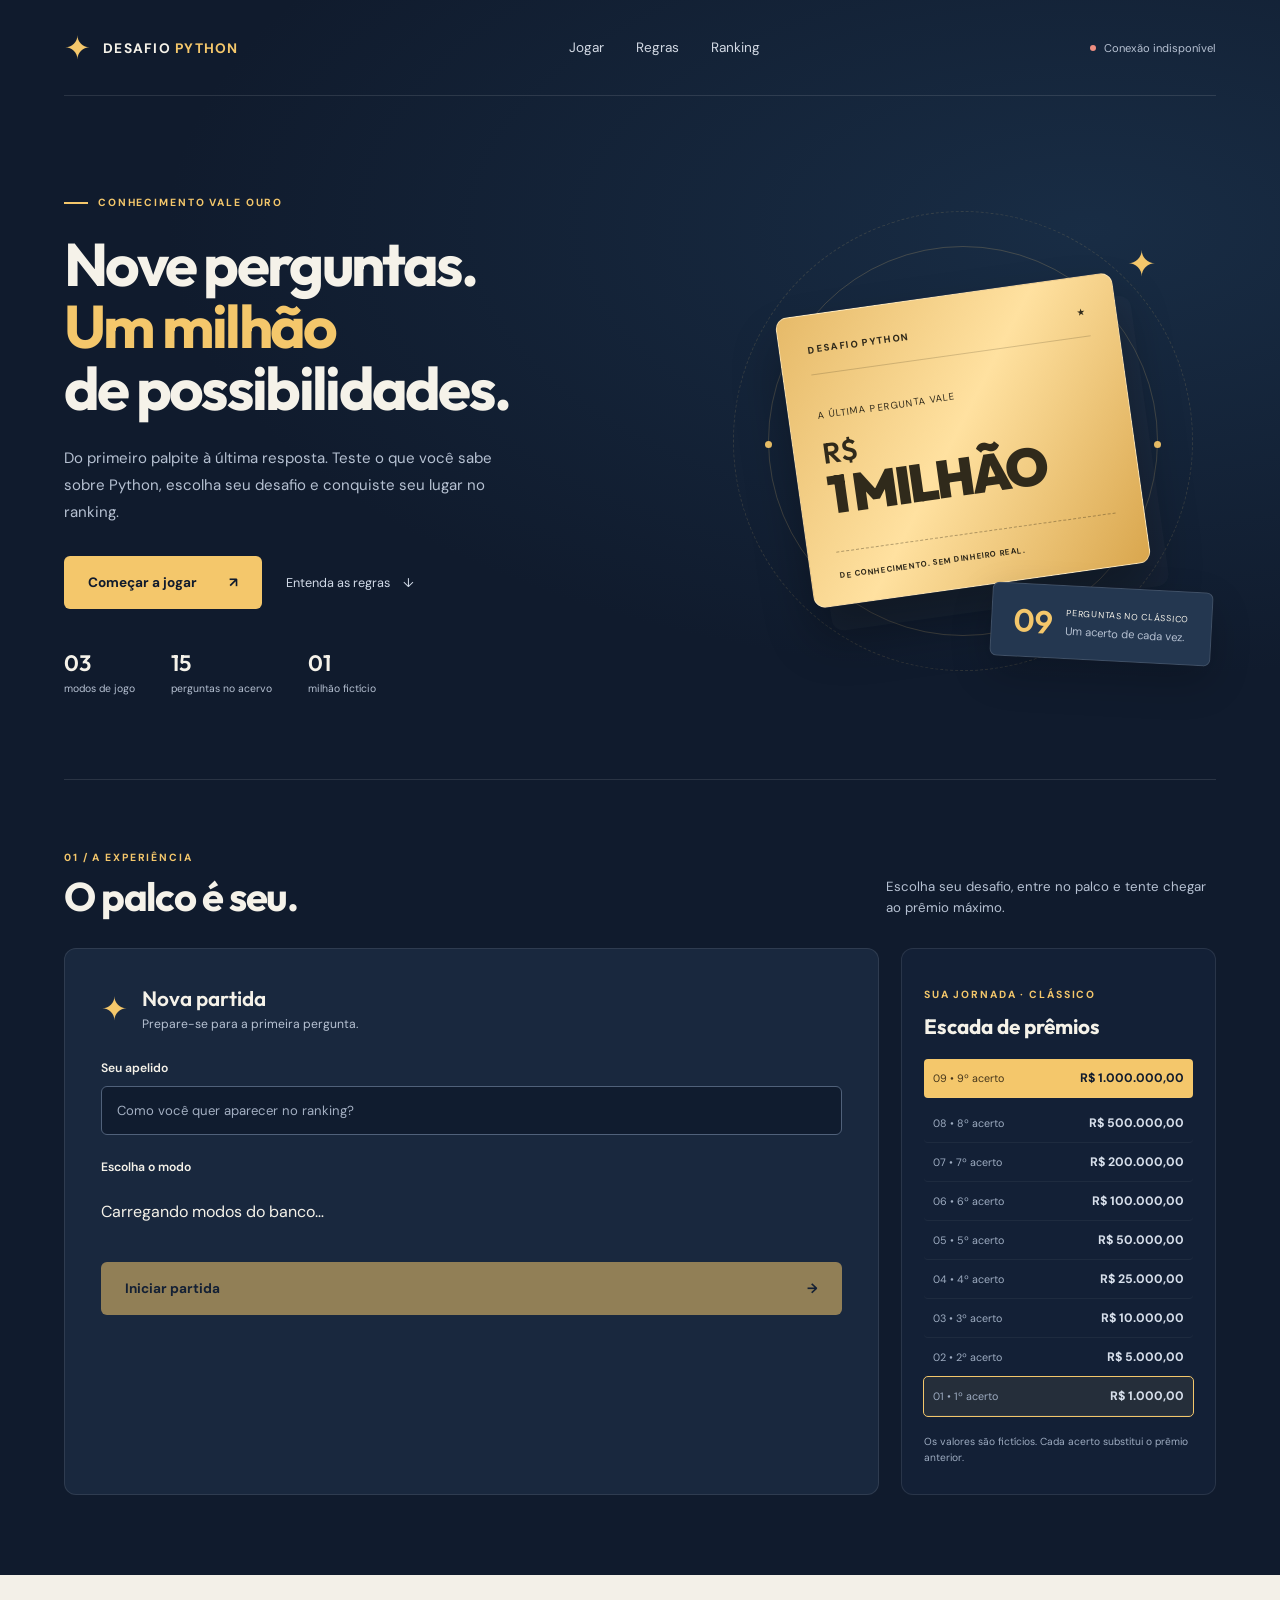
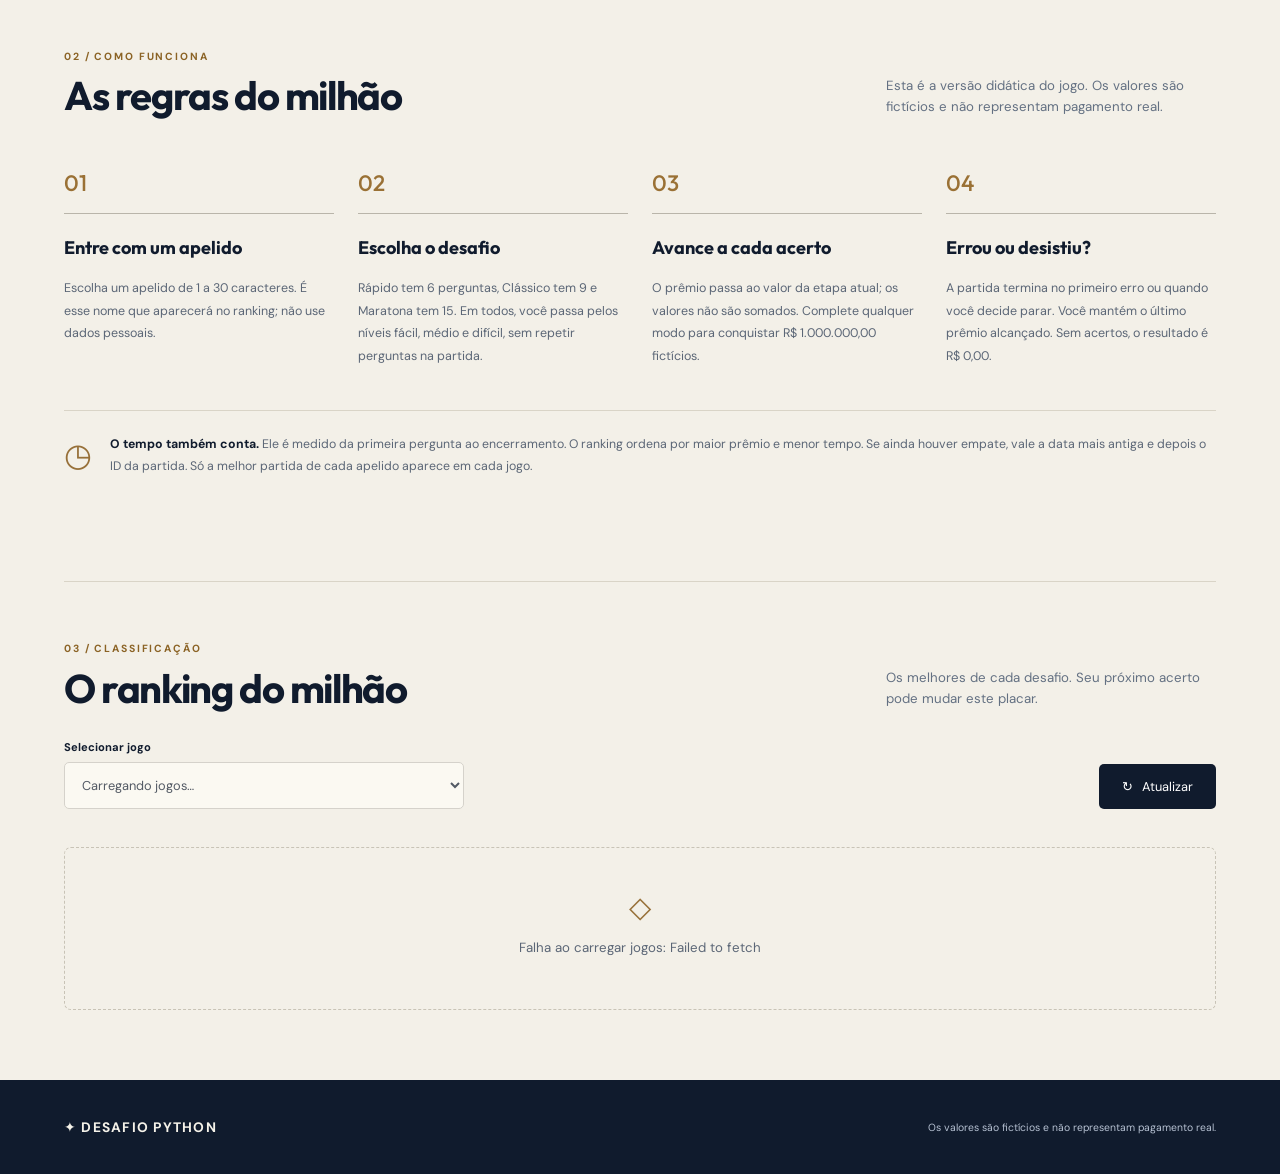
==== commit 9f4b4378: "Corrige tempo e reenvio, renova site e prepara pacote completo" ====
--- a/site/index.html
+++ b/site/index.html
@@ -13,25 +13,27 @@
   <script defer src="game.js"></script>
 </head>
 <body>
+  <a class="skip-link" href="#jogar">Pular para o jogo</a>
   <div class="page-glow" aria-hidden="true"></div>
   <main class="shell">
     <nav class="topbar" aria-label="Navegação principal">
       <a class="brand" href="#inicio" aria-label="Desafio Python, voltar ao início"><span class="brand-mark" aria-hidden="true">✦</span><span>DESAFIO <strong>PYTHON</strong></span></a>
       <div class="top-links"><a href="#jogar">Jogar</a><a href="#regras">Regras</a><a href="#ranking-section">Ranking</a></div>
-      <span class="live-label"><span class="live-dot"></span>Conectado ao banco</span>
+      <span class="live-label" data-state="loading"><span class="live-dot"></span><span id="connection-status">Conectando…</span></span>
     </nav>
     <header class="hero" id="inicio">
       <div class="hero-copy">
-        <p class="eyebrow"><span class="eyebrow-line"></span> A ARENA DE PERGUNTAS ESTÁ ABERTA</p>
-        <h1>Você sabe.<br><em>Você decide.</em><br>Você conquista.</h1>
-        <p class="intro">As luzes acenderam. Escolha entre três desafios, responda sob pressão e faça seu nome subir no placar do milhão.</p>
+        <p class="eyebrow"><span class="eyebrow-line"></span> CONHECIMENTO VALE OURO</p>
+        <h1>Nove perguntas.<br><em>Um milhão</em><br>de possibilidades.</h1>
+        <p class="intro">Do primeiro palpite à última resposta. Teste o que você sabe sobre Python, escolha seu desafio e conquiste seu lugar no ranking.</p>
         <div class="hero-actions"><a class="hero-cta" href="#jogar">Começar a jogar <span aria-hidden="true">↗</span></a><a class="hero-link" href="#regras">Entenda as regras <span aria-hidden="true">↓</span></a></div>
         <div class="hero-metrics"><div><strong>03</strong><span>modos de jogo</span></div><div><strong>15</strong><span>perguntas no acervo</span></div><div><strong>01</strong><span>milhão fictício</span></div></div>
       </div>
       <div class="hero-art" aria-hidden="true">
-        <div class="hero-orbit orbit-one"></div><div class="hero-orbit orbit-two"></div>
-        <div class="showpiece"><span class="showpiece-kicker">PRÊMIO MÁXIMO</span><span class="showpiece-currency">R$</span><strong>1.000.000</strong><span class="showpiece-cents">,00</span><span class="showpiece-caption">FICTÍCIO · 3 MODOS</span></div>
-        <div class="art-spark spark-a">✦</div><div class="art-spark spark-b">✧</div>
+        <div class="arena-ring ring-outer"></div><div class="arena-ring ring-inner"></div>
+        <div class="arena-star">✦</div>
+        <div class="million-ticket"><span class="ticket-top">DESAFIO PYTHON <span>★</span></span><span class="ticket-label">A ÚLTIMA PERGUNTA VALE</span><span class="ticket-currency">R$</span><strong>1 MILHÃO</strong><span class="ticket-bottom">DE CONHECIMENTO. SEM DINHEIRO REAL.</span></div>
+        <div class="floating-note"><span>09</span><div>PERGUNTAS NO CLÁSSICO<small>Um acerto de cada vez.</small></div></div>
       </div>
     </header>
     <section class="play-section" id="jogar" aria-labelledby="play-title">
@@ -73,6 +75,7 @@
             <p id="result-time"></p>
             <button id="play-again" class="primary-button" type="button">Jogar novamente <span aria-hidden="true">→</span></button>
           </div>
+          <button id="retry-answer" class="primary-button" type="button" hidden>Tentar enviar novamente</button>
           <p id="game-status" role="status" aria-live="polite"></p>
         </div>
         <aside class="prize-card" aria-label="Escada de prêmios fictícios">
@@ -106,7 +109,7 @@
     <section class="board" id="ranking-section" aria-labelledby="board-title">
       <div class="board-heading">
         <div><p class="section-kicker">03 / CLASSIFICAÇÃO</p><h2 id="board-title">O ranking do milhão</h2></div>
-        <p class="board-description">Resultados reais do banco. Uma posição por apelido em cada jogo.</p>
+        <p class="board-description">Os melhores de cada desafio. Seu próximo acerto pode mudar este placar.</p>
       </div>
       <div class="controls" aria-label="Controles do ranking">
         <div class="field"><label for="game">Selecionar jogo</label><select id="game" disabled><option value="">Carregando jogos…</option></select></div>
@@ -121,12 +124,12 @@
       <div class="feedback" id="feedback"><span class="feedback-icon" aria-hidden="true">◇</span><p id="status" role="status" aria-live="polite">Conectando ao banco de dados…</p></div>
       <div class="table-wrap">
         <table id="ranking" hidden>
-          <thead><tr><th scope="col">Posição</th><th scope="col">Jogador</th><th scope="col">Prêmio fictício</th><th scope="col">Tempo</th><th scope="col">Data</th></tr></thead>
+          <thead><tr><th scope="col">Posição</th><th scope="col">Jogador</th><th scope="col">Jogo</th><th scope="col">Prêmio fictício</th><th scope="col">Tempo</th><th scope="col">Data</th></tr></thead>
           <tbody></tbody>
         </table>
       </div>
     </section>
-    <footer><span>DESAFIO PYTHON</span><p>Os valores são fictícios e não representam pagamento real.</p></footer>
+    <footer><a class="brand" href="#inicio">✦ DESAFIO PYTHON</a><p>Os valores são fictícios e não representam pagamento real.</p></footer>
   </main>
 </body>
 </html>
--- a/site/style.css
+++ b/site/style.css
@@ -1,332 +1,957 @@
-@import url('https://fonts.googleapis.com/css2?family=DM+Sans:wght@400;500;600;700&family=Outfit:wght@400;500;600;700;800&display=swap');
+@import url('https://fonts.googleapis.com/css2?family=DM+Sans:wght@400;500;600;700&family=Outfit:wght@400;500;600;700;800;900&display=swap');
 
 :root {
-  font-family: 'DM Sans', system-ui, sans-serif;
-  color: #f5f4f1;
-  background: #0b1221;
-  font-synthesis: none;
-  scroll-behavior: smooth;
-}
-* { box-sizing: border-box; }
-[hidden] { display: none !important; }
+  font-family:'DM Sans',sans-serif;
+  color:#f5f2e9;
+  background:#101b2d;
+  font-synthesis:none;
+  scroll-behavior:smooth;
+  --gold:#f4c76b;
+  --ink:#101b2d;
+  --muted:#b6c1d2}
+
+* {
+  box-sizing:border-box}
+[hidden] {
+  display:none!important}
 body {
-  margin: 0;
-  min-width: 320px;
-  overflow-x: hidden;
-  background:
-    radial-gradient(ellipse 50% 32% at 85% 12%, rgba(60, 99, 136, .19), transparent 75%),
-    radial-gradient(ellipse 45% 30% at 3% 4%, rgba(196, 143, 56, .10), transparent 70%),
-    #0b1221;
-}
-button, input, select { font: inherit; }
-button { cursor: pointer; }
-a { color: inherit; }
-button:focus-visible, a:focus-visible, input:focus-visible, select:focus-visible {
-  outline: 3px solid #e8bc6b;
-  outline-offset: 4px;
-}
+  margin:0;
+  min-width:320px}
+a {
+  color:inherit;
+  text-decoration:none}
+button,input,select {
+  font:inherit}
+button {
+  cursor:pointer}
+button:disabled {
+  cursor:wait;
+  opacity:.55}
+button,a,input,select {
+   -webkit-tap-highlight-color:transparent }
+button:focus-visible,a:focus-visible,input:focus-visible,select:focus-visible {
+  outline:3px solid #d69b32;
+  outline-offset:4px}
+button {
+  transition:background .18s,transform .18s}
+button:hover:not(:disabled) {
+  transform:translateY(-2px)}
+.shell {
+  max-width:1360px;
+  padding:0 64px;
+  margin:auto}
 .page-glow {
-  position: absolute;
-  inset: 0 0 auto;
-  height: 620px;
-  pointer-events: none;
-  background: linear-gradient(90deg, rgba(255,255,255,.02) 1px, transparent 1px), linear-gradient(rgba(255,255,255,.02) 1px, transparent 1px);
-  background-size: 64px 64px;
-  mask-image: linear-gradient(to bottom, black, transparent);
-}
-.shell { position: relative; max-width: 1320px; margin: auto; padding: 0 clamp(20px, 4.3vw, 64px); }
-.topbar { display: flex; align-items: center; gap: 36px; min-height: 92px; border-bottom: 1px solid rgba(255,255,255,.11); }
-.brand { display: inline-flex; align-items: center; gap: 12px; flex-shrink: 0; text-decoration: none; font: 700 .86rem 'Outfit', sans-serif; letter-spacing: .15em; white-space: nowrap; }
-.brand strong { color: #e8bc6b; }
-.brand-mark { width: 38px; height: 38px; display: grid; place-items: center; border: 1.5px solid #e8bc6b; border-radius: 10px; color: #e8bc6b; font: 800 1.4rem 'Outfit', sans-serif; letter-spacing: 0; }
-.top-links { display: flex; gap: 31px; margin-left: auto; }
-.top-links a { color: #aebbd0; font-size: .84rem; font-weight: 700; text-decoration: none; transition: color .2s; }
-.top-links a:hover { color: #f7d390; }
-.live-label { display: inline-flex; align-items: center; gap: 9px; padding: 10px 13px; border: 1px solid rgba(113,211,158,.25); border-radius: 100px; color: #a8dabb; background: rgba(65,137,91,.09); font-size: .73rem; font-weight: 700; white-space: nowrap; }
-.live-dot { width: 7px; height: 7px; border-radius: 50%; background: #7bd79d; box-shadow: 0 0 12px #7bd79d; }
+  position:absolute;
+  inset:0 0 auto;
+  height:760px;
+  background:radial-gradient(ellipse at 85% 30%,#23436370,transparent 60%);
+  pointer-events:none}
+.topbar {
+  position:relative;
+  min-height:96px;
+  display:flex;
+  align-items:center;
+  justify-content:space-between;
+  border-bottom:1px solid #ffffff1c;
+  gap:24px}
+.brand {
+  display:flex;
+  align-items:center;
+  gap:11px;
+  font-size:.86rem;
+  letter-spacing:.09em;
+  font-weight:700}
+.brand strong {
+  color:var(--gold)}
+.brand-mark {
+  font-size:2rem;
+  color:var(--gold)}
+.top-links {
+  display:flex;
+  gap:32px;
+  font-size:.85rem;
+  color:#d1d8e3}
+.top-links a:hover {
+  color:var(--gold)}
+.live-label {
+  display:flex;
+  align-items:center;
+  gap:8px;
+  font-size:.7rem;
+  color:var(--muted)}
+.live-dot {
+  width:6px;
+  height:6px;
+  background:#97a6be;
+  border-radius:50%}
+[data-state=online] .live-dot {
+  background:#a3d6b0;
+  box-shadow:0 0 0 4px #a3d6b011}
+[data-state=offline] .live-dot {
+  background:#ed8d80}
+.hero {
+  position:relative;
+  display:grid;
+  grid-template-columns:1.2fr 1fr;
+  align-items:center;
+  gap:40px;
+  padding:90px 0 84px}
+.eyebrow,.section-kicker {
+  font-size:.65rem;
+  font-weight:700;
+  letter-spacing:.18em;
+  color:var(--gold);
+  text-transform:uppercase}
+.eyebrow {
+  display:flex;
+  align-items:center;
+  gap:10px}
+.eyebrow-line {
+  width:24px;
+  height:2px;
+  background:var(--gold)}
+h1,h2,h3 {
+  font-family:'Outfit',sans-serif}
+h1 {
+  font-size:clamp(3rem,4.7vw,4.6rem);
+  line-height:1.03;
+  letter-spacing:-.045em;
+  margin:25px 0}
+h1 em {
+  font-style:normal;
+  color:var(--gold)}
+.intro {
+  max-width:440px;
+  line-height:1.8;
+  color:var(--muted);
+  font-size:.94rem}
+.hero-actions {
+  display:flex;
+  align-items:center;
+  gap:24px;
+  margin-top:30px}
+.hero-cta,.primary-button {
+  display:inline-flex;
+  align-items:center;
+  justify-content:space-between;
+  gap:32px;
+  background:var(--gold);
+  color:var(--ink);
+  border:0;
+  border-radius:6px;
+  font-weight:700;
+  padding:18px 24px;
+  font-size:.85rem}
+.hero-cta:hover,.primary-button:hover:not(:disabled) {
+  background:#ffe0a0}
+.hero-link {
+  font-size:.79rem;
+  color:#d2dbe8}
+.hero-link span {
+  margin-left:10px}
+.hero-metrics {
+  display:flex;
+  gap:36px;
+  margin-top:40px}
+.hero-metrics div {
+  display:flex;
+  flex-direction:column;
+  gap:5px}
+.hero-metrics strong {
+  font:600 1.4rem 'Outfit',sans-serif}
+.hero-metrics span {
+  font-size:.65rem;
+  color:var(--muted)}
+.hero-art {
+  position:relative;
+  min-height:440px;
+  display:grid;
+  place-items:center}
+.arena-ring {
+  position:absolute;
+  width:390px;
+  height:390px;
+  border:1px solid #eac47735;
+  border-radius:50%}
+.ring-outer {
+  width:460px;
+  height:460px;
+  border-style:dashed;
+  border-color:#eac47725;
+  transform:rotate(-18deg)}
+.ring-inner:before,.ring-inner:after {
+  content:'';
+  position:absolute;
+  background:var(--gold);
+  width:7px;
+  height:7px;
+  border-radius:50%;
+  top:50%;
+  left:-4px}
+.ring-inner:after {
+  left:auto;
+  right:-4px}
+.arena-star {
+  position:absolute;
+  font-size:2.2rem;
+  color:var(--gold);
+  top:20px;
+  right:60px}
+.million-ticket {
+  position:relative;
+  width:340px;
+  padding:28px 28px 24px;
+  background:linear-gradient(125deg,#e6ba69,#ffe1a0 48%,#d9a64d);
+  color:#302a1b;
+  border-radius:12px;
+  transform:rotate(-8deg);
+  box-shadow:15px 25px 0 #ffffff05,0 30px 50px #0005;
+  border:1px solid #fff5}
+.ticket-top {
+  display:flex;
+  justify-content:space-between;
+  font-size:.6rem;
+  font-weight:800;
+  letter-spacing:.15em;
+  border-bottom:1px solid #3b321b35;
+  padding-bottom:18px}
+.ticket-label {
+  display:block;
+  font-size:.6rem;
+  letter-spacing:.12em;
+  margin-top:34px}
+.ticket-currency {
+  display:block;
+  font:600 1.8rem 'Outfit';
+  margin-top:13px}
+.million-ticket strong {
+  display:block;
+  font:900 3.3rem/.95 'Outfit';
+  letter-spacing:-.06em;
+  white-space:nowrap}
+.ticket-bottom {
+  display:block;
+  border-top:1px dashed #3b321b60;
+  margin-top:32px;
+  padding-top:18px;
+  font-size:.5rem;
+  font-weight:700;
+  letter-spacing:.08em}
+.floating-note {
+  position:absolute;
+  bottom:0;
+  right:4px;
+  display:flex;
+  gap:13px;
+  align-items:center;
+  padding:16px 22px;
+  background:#243750;
+  border:1px solid #ffffff20;
+  box-shadow:0 16px 40px #0003;
+  border-radius:7px;
+  transform:rotate(3deg)}
+.floating-note>span {
+  font:600 2rem 'Outfit';
+  color:var(--gold)}
+.floating-note div {
+  font-size:.55rem;
+  letter-spacing:.08em}
+.floating-note small {
+  display:block;
+  font-size:.7rem;
+  color:var(--muted);
+  letter-spacing:0;
+  margin-top:5px}
 
-.hero { display: grid; grid-template-columns: minmax(0, 1.18fr) minmax(400px, .82fr); align-items: center; gap: 38px; min-height: 620px; padding: 75px 0 86px; }
-.hero-copy { min-width: 0; }
-.eyebrow, .section-kicker { color: #e8bc6b; font-size: .73rem; font-weight: 800; letter-spacing: .19em; text-transform: uppercase; }
-.eyebrow { display: flex; align-items: center; gap: 13px; }
-.eyebrow-line { width: 28px; height: 1px; background: #e8bc6b; }
-.hero h1 { margin: 22px 0 26px; max-width: 770px; font: 800 clamp(3.5rem, 5.6vw, 6.4rem)/.98 'Outfit', sans-serif; letter-spacing: -.065em; }
-.hero h1 em { color: #e8bc6b; font-style: normal; }
-.intro { max-width: 580px; margin: 0; color: #b1bed2; font-size: 1.05rem; line-height: 1.7; }
-.hero-actions { display: flex; align-items: center; gap: 30px; flex-wrap: wrap; margin-top: 33px; }
-.hero-cta { display: inline-flex; align-items: center; justify-content: space-between; gap: 24px; min-width: 200px; min-height: 54px; padding: 0 19px; border-radius: 9px; background: #e8bc6b; color: #192234; font-size: .9rem; font-weight: 800; text-decoration: none; box-shadow: 0 15px 40px rgba(0,0,0,.23); transition: transform .2s, background .2s; }
-.hero-cta:hover { transform: translateY(-2px); background: #f7ce83; }
-.hero-cta span { font-size: 1.15rem; }
-.hero-link { color: #d1dbea; font-size: .88rem; font-weight: 700; text-decoration: none; border-bottom: 1px solid rgba(209,219,234,.42); padding-bottom: 4px; }
-.hero-link span { margin-left: 8px; color: #e8bc6b; }
-.hero-metrics { display: flex; gap: 39px; margin-top: 58px; }
-.hero-metrics div { display: flex; align-items: baseline; gap: 9px; }
-.hero-metrics strong { font: 700 1.5rem 'Outfit', sans-serif; color: #f3f2ee; }
-.hero-metrics span { color: #889bb2; font-size: .75rem; }
-.hero-art { position: relative; min-height: 440px; display: grid; place-items: center; isolation: isolate; }
-.hero-art::before { content: ''; position: absolute; z-index: -2; width: 390px; height: 390px; border-radius: 50%; background: radial-gradient(circle, rgba(220,170,82,.18), rgba(76,95,125,.08) 52%, transparent 72%); filter: blur(8px); }
-.hero-orbit { position: absolute; z-index: -1; border: 1px solid rgba(232,188,107,.23); border-radius: 50%; }
-.orbit-one { width: 440px; height: 300px; transform: rotate(-25deg); }
-.orbit-two { width: 340px; height: 440px; transform: rotate(24deg); border-color: rgba(151,183,213,.15); }
-.showpiece { position: relative; width: min(100%, 400px); min-height: 304px; padding: 37px 31px; display: flex; flex-direction: column; align-items: center; justify-content: center; border: 1px solid rgba(236,194,117,.43); border-radius: 22px; background: linear-gradient(142deg, rgba(50,61,74,.95), rgba(20,30,47,.96) 48%, rgba(28,39,56,.98)); box-shadow: 0 38px 80px rgba(0,0,0,.4), inset 0 1px 0 rgba(255,255,255,.12); transform: rotate(-4deg); }
-.showpiece::before { content: ''; position: absolute; inset: 10px; border: 1px solid rgba(232,188,107,.16); border-radius: 16px; pointer-events: none; }
-.showpiece-kicker, .showpiece-caption { font-size: .68rem; font-weight: 800; letter-spacing: .2em; color: #c6a36b; }
-.showpiece-currency { margin-top: 24px; color: #e8bc6b; font: 700 1.4rem 'Outfit', sans-serif; }
-.showpiece strong { color: #f8d68f; font: 800 clamp(2.9rem, 4vw, 4.1rem)/1 'Outfit', sans-serif; letter-spacing: -.06em; text-shadow: 0 7px 35px rgba(255,196,94,.19); }
-.showpiece-cents { align-self: flex-end; margin-right: 40px; color: #e8bc6b; font: 700 1.3rem 'Outfit', sans-serif; }
-.showpiece-caption { margin-top: 24px; color: #8499b0; }
-.art-spark { position: absolute; color: #f0c677; }
-.spark-a { top: 30px; left: 12%; font-size: 1.8rem; }
-.spark-b { bottom: 35px; right: 8%; font-size: 2.2rem; }
+.play-section {
+  border-top:1px solid #ffffff1c;
+  padding:60px 0 80px}
+.play-heading,.rules-heading,.board-heading {
+  display:flex;
+  justify-content:space-between;
+  align-items:flex-end;
+  gap:35px;
+  margin-bottom:30px}
+h2 {
+  font-size:2.5rem;
+  letter-spacing:-.035em;
+  line-height:1.1;
+  margin:10px 0 0}
+.play-heading>p,.rules-heading>p,.board-description {
+  max-width:330px;
+  font-size:.83rem;
+  line-height:1.6;
+  color:var(--muted);
+  margin:0}
+.play-layout {
+  display:grid;
+  grid-template-columns:minmax(0,1fr) 315px;
+  gap:22px}
+.play-card {
+  padding:36px;
+  background:#19283e;
+  border:1px solid #ffffff18;
+  border-radius:12px;
+  min-width:0}
+.form-header {
+  display:flex;
+  gap:14px;
+  align-items:center;
+  margin-bottom:28px}
+.form-icon {
+  font-size:2rem;
+  color:var(--gold)}
+.form-header strong {
+  font:600 1.3rem 'Outfit';
+  display:block}
+.form-header span:not(.form-icon) {
+  display:block;
+  color:var(--muted);
+  font-size:.76rem;
+  margin-top:5px}
+.play-card label {
+  display:block;
+  font-size:.76rem;
+  font-weight:600;
+  margin-bottom:10px}
+.play-card input {
+  width:100%;
+  background:#101c2f;
+  color:white;
+  border:1px solid #50617a;
+  border-radius:6px;
+  padding:15px;
+  margin-bottom:24px;
+  font-size:.82rem}
+.play-card input::placeholder {
+  color:#a3afc2}
+.mode-options {
+  display:grid;
+  grid-template-columns:repeat(3,minmax(0,1fr));
+  gap:10px;
+  margin-bottom:24px}
+.mode-choice {
+  background:#152238;
+  color:#e7edf7;
+  border:1px solid #4e5c71;
+  border-radius:7px;
+  text-align:left;
+  padding:16px 12px}
+.mode-choice[aria-pressed=true] {
+  border-color:var(--gold);
+  background:#f4c76b0d;
+  box-shadow:inset 0 0 0 1px var(--gold)}
+.mode-icon {
+  display:block;
+  color:var(--gold);
+  font-size:1.35rem;
+  margin-bottom:12px}
+.mode-copy strong,.mode-copy small,.mode-copy em {
+  display:block}
+.mode-copy strong {
+  font:600 1rem 'Outfit'}
+.mode-copy small {
+  font-size:.64rem;
+  color:var(--muted);
+  margin-top:6px;
+  line-height:1.5}
+.mode-copy em {
+  font-style:normal;
+  font-size:.58rem;
+  color:var(--gold);
+  margin-top:13px}
+.primary-button {
+  width:100%}
+.prize-card {
+  background:#132036;
+  border:1px solid #ffffff18;
+  padding:28px 22px;
+  border-radius:12px}
+.prize-card h3 {
+  font-size:1.3rem;
+  margin:12px 0 20px}
+.prize-card ol {
+  list-style:none;
+  margin:0;
+  padding:0}
+.prize-card li {
+  display:flex;
+  align-items:center;
+  justify-content:space-between;
+  gap:5px;
+  padding:11px 9px;
+  border-bottom:1px solid #ffffff0c;
+  font-size:.67rem;
+  color:#9eacc1;
+  border-radius:4px}
+.prize-card li strong {
+  font-variant-numeric:tabular-nums;
+  font-size:.77rem;
+  color:#d7dfeb}
+.prize-card li:first-child {
+  background:var(--gold);
+  color:#44351b;
+  margin-bottom:6px}
+.prize-card li:first-child strong {
+  color:var(--ink)}
+.prize-card li.current {
+  outline:1px solid var(--gold);
+  background:#f4c76b15}
+.prize-card li.done,.prize-card li.done strong {
+  color:#a2dbb4}
+.prize-card small {
+  display:block;
+  margin-top:18px;
+  line-height:1.6;
+  color:#9eacc1;
+  font-size:.64rem}
+.question-meta {
+  display:flex;
+  justify-content:space-between;
+  color:var(--gold);
+  font-size:.75rem;
+  font-weight:700}
+.progress-track {
+  height:4px;
+  background:#34465f;
+  border-radius:4px;
+  margin:16px 0 24px}
+#progress-fill {
+  height:100%;
+  background:var(--gold);
+  transition:width .2s}
+.question-value {
+  font-size:.8rem;
+  color:var(--muted)}
+.question-value strong {
+  color:var(--gold)}
+#question-text {
+  font-size:clamp(1.4rem,2vw,1.9rem);
+  line-height:1.35;
+  min-height:80px;
+  margin:23px 0 30px;
+  overflow-wrap:anywhere}
+.options {
+  display:grid;
+  grid-template-columns:1fr 1fr;
+  gap:12px}
+.options button {
+  display:flex;
+  align-items:center;
+  gap:12px;
+  text-align:left;
+  background:#101c2f;
+  border:1px solid #52627c;
+  border-radius:6px;
+  color:#eff3f9;
+  padding:14px;
+  min-height:76px;
+  font-size:.8rem}
+.options button:hover:not(:disabled) {
+  border-color:var(--gold);
+  background:#27374e}
+.options b {
+  display:grid;
+  place-items:center;
+  color:var(--gold);
+  border:1px solid #f4c76b50;
+  width:30px;
+  height:30px;
+  border-radius:50%;
+  flex-shrink:0}
+.options span {
+  overflow-wrap:anywhere;
+  line-height:1.5}
+.quit-button {
+  background:none;
+  border:0;
+  padding:0;
+  margin-top:24px;
+  color:var(--muted);
+  text-decoration:underline;
+  text-underline-offset:4px;
+  font-size:.73rem}
+#game-status {
+  min-height:1.5em;
+  font-size:.78rem;
+  line-height:1.6;
+  color:var(--gold);
+  margin:18px 0 0}
+#retry-answer {
+  margin-top:20px}
+#result-stage {
+  text-align:center;
+  padding:24px 0}
+.result-star {
+  font-size:3rem;
+  color:var(--gold)}
+#result-title {
+  font-size:1.6rem}
+#result-detail,#result-time {
+  color:var(--muted);
+  line-height:1.6;
+  font-size:.85rem}
+#result-prize {
+  display:block;
+  font:700 clamp(2rem,4vw,3.6rem) 'Outfit';
+  letter-spacing:-.04em;
+  color:var(--gold);
+  margin:22px 0}
+#play-again {
+  margin-top:24px}
 
-.play-section { padding: 55px 0 90px; border-top: 1px solid rgba(255,255,255,.08); }
-.play-heading, .rules-heading, .board-heading { display: flex; justify-content: space-between; align-items: end; gap: 32px; margin-bottom: 30px; }
-.play-heading h2, .rules-heading h2, .board h2 { margin: 9px 0 0; font: 700 clamp(2rem, 3.3vw, 3rem)/1.1 'Outfit', sans-serif; letter-spacing: -.04em; }
-.play-heading > p, .rules-heading > p, .board-description { max-width: 380px; margin: 0; color: #aebbd0; font-size: .88rem; line-height: 1.65; }
-.play-layout { display: grid; grid-template-columns: minmax(0, 1.7fr) minmax(295px, .9fr); gap: 18px; }
-.play-card, .prize-card { border: 1px solid rgba(255,255,255,.11); border-radius: 16px; background: #172238; box-shadow: 0 30px 70px rgba(0,0,0,.12); }
-.play-card { min-height: 475px; padding: clamp(28px, 4vw, 46px); }
-.form-header { display: flex; align-items: center; gap: 16px; margin-bottom: 37px; }
-.form-icon { width: 46px; height: 46px; display: grid; place-items: center; flex-shrink: 0; border: 1px solid rgba(232,188,107,.35); border-radius: 12px; background: rgba(232,188,107,.11); color: #e8bc6b; font-size: 1.4rem; }
-.form-header strong, .form-header span:last-child { display: block; }
-.form-header strong { font: 700 1.25rem 'Outfit', sans-serif; }
-.form-header span:last-child { margin-top: 3px; color: #9cabbe; font-size: .8rem; }
-.play-card label { display: block; margin-bottom: 9px; color: #d5deea; font-size: .8rem; font-weight: 700; }
-.play-card input, .play-card select { width: 100%; height: 53px; margin: 0 0 25px; padding: 0 16px; border: 1px solid #44536b; border-radius: 9px; background: #223149; color: #f3f5f8; font-size: .9rem; }
-.play-card input::placeholder { color: #8d9fb5; }
-.play-card select:disabled { opacity: .6; }
-.primary-button { display: inline-flex; align-items: center; justify-content: space-between; gap: 24px; min-height: 53px; padding: 0 19px; border: 0; border-radius: 9px; background: #e8bc6b; color: #172033; font-size: .9rem; font-weight: 800; }
-.primary-button:hover:not(:disabled) { background: #f7ce83; }
-.primary-button:disabled { opacity: .5; cursor: not-allowed; }
-.primary-button span { font-size: 1.2rem; }
-.prize-card { padding: 31px; background: linear-gradient(150deg, #1a2940, #141f32); }
-.prize-card h3 { margin: 12px 0 24px; font: 700 1.5rem 'Outfit', sans-serif; }
-.prize-card ol { list-style: none; margin: 0; padding: 0; }
-.prize-card li { display: flex; justify-content: space-between; gap: 10px; padding: 10px 11px; border-bottom: 1px solid rgba(255,255,255,.07); color: #96a8bf; font-size: .81rem; }
-.prize-card li strong { color: #e1e6ee; font-weight: 700; }
-.prize-card li.current { border: 1px solid rgba(232,188,107,.55); border-radius: 7px; background: rgba(232,188,107,.11); color: #e8bc6b; }
-.prize-card li.current strong { color: #f5d290; }
-.prize-card li.done, .prize-card li.done strong { color: #8ad6aa; }
-.prize-card small { display: block; margin-top: 20px; color: #8ca0ba; line-height: 1.5; }
-.question-meta { display: flex; justify-content: space-between; color: #e8bc6b; font-size: .75rem; font-weight: 800; letter-spacing: .1em; text-transform: uppercase; }
-.progress-track { height: 5px; margin: 18px 0 27px; border-radius: 99px; background: #33445d; overflow: hidden; }
-#progress-fill { height: 100%; background: #e8bc6b; border-radius: 99px; transition: width .25s; }
-.question-value { margin: 0; color: #9eadc0; font-size: .82rem; }
-.question-value strong { color: #e8bc6b; }
-.play-card h3 { max-width: 680px; margin: 14px 0 28px; font: 700 clamp(1.5rem, 2.5vw, 2rem)/1.28 'Outfit', sans-serif; }
-.options { display: grid; grid-template-columns: 1fr 1fr; gap: 10px; }
-.options button { display: flex; align-items: center; gap: 13px; min-height: 70px; padding: 12px; border: 1px solid #3f5069; border-radius: 9px; background: #223149; color: #edf1f6; text-align: left; font-size: .88rem; font-weight: 500; transition: border-color .2s, background .2s; }
-.options button:hover:not(:disabled) { border-color: #e8bc6b; background: #2b3b54; }
-.options button:disabled { cursor: wait; opacity: .75; }
-.options b { display: grid; place-items: center; flex-shrink: 0; width: 34px; height: 34px; border-radius: 7px; background: #394c66; color: #e8bc6b; }
-.options span { line-height: 1.4; }
-.quit-button { margin-top: 22px; padding: 4px 0; border: 0; background: none; color: #a9b9cd; font-size: .81rem; text-decoration: underline; text-underline-offset: 4px; }
-.quit-button:hover:not(:disabled) { color: #fff; }
-#game-status { min-height: 1.4em; margin: 17px 0 0; color: #f5ce86; font-size: .82rem; }
-#result-stage { text-align: center; padding: 26px 0; }
-.result-star { color: #e8bc6b; font-size: 2.9rem; }
-#result-title { max-width: none; margin: 12px 0; }
-#result-detail, #result-time { color: #aab9cc; line-height: 1.5; }
-#result-prize { display: block; margin: 25px 0 11px; color: #e8bc6b; font: 800 clamp(2.4rem, 5vw, 4rem) 'Outfit', sans-serif; letter-spacing: -.05em; }
-#play-again { margin-top: 15px; }
+.rules-section,.board {
+  margin:0 -64px;
+  padding:64px;
+  background:#f3f0e8;
+  color:var(--ink)}
+.rules-section .section-kicker,.board .section-kicker {
+  color:#8b6325}
+.rules-heading>p,.board-description {
+  color:#637082}
+.rules-grid {
+  display:grid;
+  grid-template-columns:repeat(4,1fr);
+  gap:24px}
+.rule-card {
+  padding:22px 0}
+.rule-number {
+  font:500 1.4rem 'Outfit';
+  color:#9a7135;
+  border-bottom:1px solid #b9b5aa;
+  display:block;
+  padding-bottom:16px}
+.rule-card h3 {
+  font-size:1.13rem;
+  margin-top:22px}
+.rule-card p {
+  font-size:.78rem;
+  line-height:1.8;
+  color:#5b6676}
+.rules-bottom {
+  display:flex;
+  gap:18px;
+  align-items:center;
+  border-top:1px solid #d9d4c7;
+  margin-top:8px;
+  padding-top:22px}
+.rules-bottom-icon {
+  font-size:2rem;
+  color:#977039}
+.rules-bottom p {
+  font-size:.77rem;
+  color:#5b6676;
+  line-height:1.8;
+  margin:0}
+.rules-bottom strong {
+  color:var(--ink)}
+.board {
+  padding-top:40px;
+  padding-bottom:70px}
+.board-heading {
+  border-top:1px solid #d9d4c7;
+  padding-top:50px}
+.controls {
+  display:flex;
+  gap:12px;
+  align-items:flex-end;
+  margin:28px 0 38px}
+.field {
+  flex:1}
+.field label {
+  display:block;
+  font-size:.7rem;
+  font-weight:700;
+  margin-bottom:8px}
+.field select {
+  width:100%;
+  max-width:400px;
+  border:1px solid #c9c6bf;
+  background:#fffdf7;
+  border-radius:5px;
+  padding:13px;
+  color:var(--ink);
+  font-size:.8rem}
+#refresh {
+  background:var(--ink);
+  border:0;
+  padding:14px 23px;
+  color:white;
+  border-radius:5px;
+  font-size:.8rem}
+#refresh span {
+  margin-right:6px}
+.podium {
+  display:grid;
+  grid-template-columns:repeat(3,1fr);
+  gap:18px;
+  align-items:end;
+  margin:45px 0 26px}
+.podium-card {
+  position:relative;
+  display:flex;
+  flex-direction:column;
+  align-items:center;
+  text-align:center;
+  padding:30px 16px 22px;
+  border:1px solid #d7d1c3;
+  border-radius:10px;
+  background:#faf8f2;
+  min-height:192px}
+.position-1 {
+  background:var(--ink);
+  color:white;
+  min-height:220px;
+  order:2;
+  border-color:var(--ink)}
+.position-2 {
+  order:1}
+.position-3 {
+  order:3}
+.podium-medal {
+  position:absolute;
+  top:-20px;
+  background:#8c99a8;
+  border:5px solid #f3f0e8;
+  color:white;
+  border-radius:50%;
+  width:43px;
+  height:43px;
+  display:grid;
+  place-items:center;
+  font-weight:700}
+.position-1 .podium-medal {
+  background:var(--gold);
+  color:var(--ink)}
+.position-3 .podium-medal {
+  background:#b08263}
+.podium-card small {
+  font-size:.58rem;
+  letter-spacing:.15em;
+  color:#6b7481}
+.position-1 small {
+  color:var(--gold)}
+.podium-card strong {
+  font:600 1.3rem 'Outfit';
+  margin:15px 0 12px;
+  overflow-wrap:anywhere;
+  max-width:100%}
+.podium-card b {
+  font:600 1.4rem 'Outfit';
+  color:#936521}
+.position-1 b {
+  color:var(--gold)}
+.podium-time {
+  font-size:.72rem;
+  color:#717c8d;
+  margin-top:12px}
+.position-1 .podium-time {
+  color:#bec8d6}
+.stats {
+  display:grid;
+  grid-template-columns:repeat(3,1fr);
+  gap:16px;
+  border-top:1px solid #d9d4c7;
+  border-bottom:1px solid #d9d4c7;
+  padding:20px 0;
+  margin:25px 0}
+.stat {
+  display:flex;
+  flex-direction:column;
+  gap:7px}
+.stat span {
+  font-size:.66rem;
+  color:#667184}
+.stat strong {
+  font:600 1.2rem 'Outfit'}
+.table-wrap {
+  overflow-x:auto;
+  border-radius:7px}
+table {
+  width:100%;
+  border-collapse:collapse;
+  font-size:.78rem;
+  text-align:left;
+  white-space:nowrap}
+th {
+  font-size:.6rem;
+  letter-spacing:.08em;
+  text-transform:uppercase;
+  background:#e8e4d9;
+  color:#5b6574;
+  padding:16px}
+td {
+  padding:18px 16px;
+  border-bottom:1px solid #dfdbd1}
+tbody td:nth-child(2) {
+  font-weight:700;
+  white-space:normal;
+  overflow-wrap:anywhere;
+  max-width:220px}
+tbody td:nth-child(4) {
+  font-weight:700;
+  color:#8a601e}
+tbody tr:first-child {
+  background:#eee8d9}
+.feedback {
+  padding:40px 20px;
+  text-align:center;
+  border:1px dashed #c8c3b6;
+  border-radius:7px}
+.feedback-icon {
+  font-size:1.8rem;
+  color:#977039}
+.feedback p {
+  font-size:.83rem;
+  color:#5b6676}
+footer {
+  display:flex;
+  justify-content:space-between;
+  align-items:center;
+  gap:20px;
+  padding:30px 0}
+footer p {
+  font-size:.65rem;
+  color:var(--muted)}
+.sr-only {
+  position:absolute!important;
+  width:1px!important;
+  height:1px!important;
+  margin:-1px!important;
+  padding:0!important;
+  overflow:hidden!important;
+  clip:rect(0,0,0,0)!important;
+  white-space:nowrap!important;
+  border:0!important}
+.skip-link {
+  position:fixed;
+  top:-80px;
+  left:20px;
+  z-index:10;
+  padding:15px;
+  background:var(--gold);
+  color:var(--ink)}
+.skip-link:focus {
+  top:15px}
 
-.rules-section { margin: 0 calc(-1 * clamp(20px, 4.3vw, 64px)); padding: 80px clamp(20px, 4.3vw, 64px); border-radius: 22px 22px 0 0; background: #edf1f5; color: #172238; }
-.rules-section .section-kicker { color: #a76b22; }
-.rules-heading > p { color: #627087; }
-.rules-grid { display: grid; grid-template-columns: repeat(4, 1fr); gap: 14px; }
-.rule-card { min-height: 250px; padding: 27px 23px; border: 1px solid #dce3ea; border-radius: 12px; background: #fff; box-shadow: 0 10px 30px rgba(29,47,71,.035); }
-.rule-number { color: #be8538; font: 700 1.3rem 'Outfit', sans-serif; }
-.rule-card h3 { margin: 21px 0 11px; font: 700 1.22rem/1.2 'Outfit', sans-serif; letter-spacing: -.025em; }
-.rule-card p { margin: 0; color: #657187; font-size: .82rem; line-height: 1.6; }
-.rules-bottom { display: flex; align-items: center; gap: 18px; margin-top: 16px; padding: 21px 25px; border: 1px solid #dce3ea; border-radius: 11px; background: #e2e8ee; }
-.rules-bottom-icon { color: #a76b22; font-size: 2rem; line-height: 1; }
-.rules-bottom p { margin: 0; color: #5d6b80; font-size: .84rem; line-height: 1.55; }
-.rules-bottom strong { color: #263449; }
-
-.board { margin: 0 calc(-1 * clamp(20px, 4.3vw, 64px)); padding: 74px clamp(20px, 4.3vw, 64px) 84px; background: #fff; color: #172238; }
-.board .section-kicker { color: #a76b22; }
-.board-description { color: #647188; }
-.controls { display: flex; align-items: end; gap: 13px; margin: 31px 0 23px; }
-.field { width: min(100%, 350px); }
-.field label { display: block; margin-bottom: 9px; color: #4e5d70; font-size: .77rem; font-weight: 800; }
-.field select { width: 100%; height: 48px; padding: 0 13px; border: 1px solid #d4dce6; border-radius: 8px; background: #f9fafc; color: #172238; font-size: .87rem; }
-#refresh { height: 48px; padding: 0 17px; border: 1px solid #d5dde6; border-radius: 8px; background: #f9fafc; color: #263449; font-size: .86rem; font-weight: 800; }
-#refresh:hover:not(:disabled) { background: #edf1f5; }
-#refresh:disabled { opacity: .5; cursor: not-allowed; }
-#refresh span { margin-right: 5px; font-size: 1.2rem; vertical-align: -.1em; }
-.stats { display: grid; grid-template-columns: repeat(3, 1fr); gap: 12px; margin: 20px 0; }
-.stat { padding: 18px 20px; border: 1px solid #e4e9ef; border-radius: 10px; background: #f9fafc; }
-.stat span { display: block; margin-bottom: 7px; color: #66758a; font-size: .76rem; }
-.stat strong { font: 700 1.35rem 'Outfit', sans-serif; }
-.feedback { display: grid; place-content: center; min-height: 160px; padding: 24px; border: 1px dashed #c7d1dc; border-radius: 10px; color: #657287; text-align: center; }
-.feedback-icon { color: #c18a41; font-size: 2rem; }
-#status { margin: 10px 0 0; font-size: .86rem; line-height: 1.5; }
-.table-wrap { overflow-x: auto; }
-table { width: 100%; border-collapse: collapse; border: 1px solid #e3e8ee; border-radius: 11px; background: #fff; overflow: hidden; }
-th, td { padding: 17px 16px; border-bottom: 1px solid #e9edf2; text-align: left; white-space: nowrap; }
-th { background: #f3f6f9; color: #607087; font-size: .7rem; font-weight: 800; letter-spacing: .08em; text-transform: uppercase; }
-td { color: #27354a; font-size: .87rem; }
-tbody tr:nth-child(even) { background: #fbfcfd; }
-tbody tr:last-child td { border-bottom: 0; }
-tbody tr:first-child td:first-child { color: #a56d24; font-weight: 800; }
-tbody td:nth-child(3) { font-weight: 800; }
-tbody td:nth-child(4) { color: #2c7351; font-weight: 800; }
-footer { display: flex; justify-content: space-between; align-items: center; gap: 20px; min-height: 108px; color: #8899b0; font-size: .78rem; }
-footer span { color: #c4d0df; font: 700 .76rem 'Outfit', sans-serif; letter-spacing: .15em; }
-footer p { margin: 0; }
-
-@media (max-width: 1100px) {
-  .hero { grid-template-columns: 1fr .7fr; gap: 20px; }
-  .showpiece { transform: rotate(-3deg) scale(.9); }
-  .rules-grid { grid-template-columns: 1fr 1fr; }
-  .rule-card { min-height: 195px; }
-}
-@media (max-width: 850px) {
-  .topbar { flex-wrap: wrap; gap: 16px; padding: 15px 0; }
-  .top-links { order: 3; width: 100%; margin: 0; justify-content: center; }
-  .live-label { margin-left: auto; }
-  .hero { grid-template-columns: 1fr; min-height: 0; padding: 80px 0; }
-  .hero-art { display: none; }
-  .play-layout { grid-template-columns: 1fr; }
-  .prize-card ol { display: grid; grid-template-columns: repeat(3, 1fr); gap: 7px; }
-  .prize-card li { border: 1px solid rgba(255,255,255,.08); border-radius: 6px; }
-  .play-heading, .rules-heading, .board-heading { display: block; }
-  .play-heading > p, .rules-heading > p, .board-description { max-width: 650px; margin-top: 12px; }
-}
-@media (max-width: 600px) {
-  .shell { padding: 0 20px; }
-  .topbar { min-height: 75px; }
-  .brand { font-size: .73rem; }
-  .brand-mark { width: 34px; height: 34px; }
-  .top-links { justify-content: space-between; padding: 2px 5px 0; }
-  .top-links a { font-size: .78rem; }
-  .live-label { font-size: 0; padding: 10px; }
-  .live-dot { width: 8px; height: 8px; }
-  .hero { padding: 68px 0 72px; }
-  .hero h1 { font-size: clamp(2.55rem, 10.9vw, 3.3rem); }
-  .intro { font-size: .95rem; }
-  .hero-actions { gap: 18px; }
-  .hero-metrics { gap: 18px; margin-top: 45px; }
-  .hero-metrics div { display: block; }
-  .hero-metrics strong, .hero-metrics span { display: block; }
-  .hero-metrics span { margin-top: 3px; font-size: .67rem; }
-  .play-section { padding: 48px 0 65px; }
-  .play-card { min-height: 0; padding: 26px 20px; }
-  .primary-button { width: 100%; }
-  .options { grid-template-columns: 1fr; }
-  .prize-card { padding: 25px 20px; }
-  .prize-card ol { grid-template-columns: 1fr; }
-  .prize-card li { padding: 10px 7px; font-size: .78rem; }
-  .rules-section, .board { margin: 0 -20px; padding: 62px 20px; }
-  .rules-grid { grid-template-columns: 1fr; }
-  .rule-card { min-height: 0; }
-  .rules-bottom { align-items: flex-start; padding: 20px; }
-  .controls { flex-wrap: wrap; }
-  .field, #refresh { width: 100%; }
-  .stats { grid-template-columns: 1fr 1fr; }
-  .stat:last-child { grid-column: span 2; }
-  th, td { padding: 13px 12px; }
-  footer { align-items: flex-start; flex-direction: column; justify-content: center; padding: 26px 0; }
+@media(max-width:1100px) {
+  .shell {
+  padding:0 36px}
+.hero {
+  gap:10px}
+.hero-art {
+  transform:scale(.83)}
+.hero h1 {
+  font-size:3.4rem}
+.play-layout {
+  grid-template-columns:minmax(0,1fr) 280px}
+.play-card {
+  padding:26px}
+.mode-options {
+  grid-template-columns:1fr}
+.mode-choice {
+  display:flex;
+  gap:14px;
+  align-items:center;
+  padding:12px}
+.mode-icon {
+  margin:0}
+.mode-copy em {
+  display:none}
+.rules-section,.board {
+  margin:0 -36px;
+  padding-left:36px;
+  padding-right:36px}
+.rules-grid {
+  gap:18px}
 }
 
-/* Edição arena: luzes, palco e placar. */
-:root { color: #f7f4ff; background: #080b25; }
-body {
-  background:
-    radial-gradient(ellipse 44% 24% at 77% 9%, rgba(59,90,255,.24), transparent 80%),
-    radial-gradient(ellipse 35% 20% at 16% 28%, rgba(133,51,220,.16), transparent 80%),
-    linear-gradient(180deg, #070a20, #0c1135 38%, #090d26 70%, #070a1b);
+@media(max-width:850px) {
+  .hero {
+  grid-template-columns:1fr;
+  padding:60px 0}
+.hero-art {
+  display:none}
+.hero h1 {
+  font-size:clamp(3rem,7vw,4rem)}
+.intro {
+  max-width:530px}
+.hero-metrics {
+  gap:40px}
+.play-layout {
+  grid-template-columns:1fr}
+.prize-card {
+  padding:26px}
+.prize-card ol {
+  display:grid;
+  grid-template-columns:1fr 1fr;
+  gap:4px 20px}
+.mode-options {
+  grid-template-columns:repeat(3,1fr)}
+.mode-choice {
+  display:block}
+.mode-icon {
+  margin-bottom:8px}
+.rules-grid {
+  grid-template-columns:1fr 1fr}
+.top-links {
+  gap:18px}
+.live-label {
+  font-size:.6rem}
+.play-heading>p {
+  max-width:240px}
 }
-.page-glow { height: 1000px; background-size: 80px 80px; opacity: .65; }
-.shell { max-width: 1440px; }
-.topbar { min-height: 88px; border-bottom-color: rgba(180,175,255,.16); }
-.brand { font-size: .9rem; letter-spacing: .13em; }
-.brand strong { color: #f8cc71; }
-.brand-mark { width: 43px; height: 43px; color: #fff3cf; border-color: #e7b655; border-radius: 50%; background: radial-gradient(circle at 40% 30%, #6140a9, #16194d); box-shadow: 0 0 23px rgba(220,167,72,.32), inset 0 0 10px #c58d48; }
-.top-links a { color: #c6c7e5; }
-.top-links a:hover { color: #ffdc8b; }
-.live-label { border-color: rgba(127,232,207,.32); background: rgba(28,100,111,.18); }
-.hero { min-height: 680px; grid-template-columns: minmax(0,1.12fr) minmax(360px,.88fr); padding: 86px 0 102px; }
-.hero::before, .hero::after { content: ''; position: absolute; pointer-events: none; width: 25%; height: 520px; top: 80px; background: linear-gradient(170deg, rgba(104,137,255,.12), transparent 75%); clip-path: polygon(45% 0, 55% 0, 100% 100%, 0 100%); filter: blur(12px); }
-.hero::before { left: 19%; transform: rotate(22deg); }
-.hero::after { right: 8%; transform: rotate(-26deg); }
-.eyebrow, .section-kicker { color: #f6c572; }
-.hero h1 { font-size: clamp(3.4rem,5.8vw,6.8rem); line-height: .99; text-transform: uppercase; font-weight: 800; letter-spacing: -.055em; text-shadow: 0 12px 42px rgba(0,0,0,.38); }
-.hero h1 em { color: #ffd77e; text-shadow: 0 0 35px rgba(254,191,85,.23); }
-.intro { color: #c2c5e2; }
-.hero-cta, .primary-button { background: linear-gradient(135deg,#ffe5a0,#e6a945); border: 1px solid rgba(255,241,199,.6); box-shadow: 0 12px 26px rgba(202,133,43,.18), inset 0 1px 0 rgba(255,255,255,.8); color: #171328; }
-.hero-cta:hover, .primary-button:hover:not(:disabled) { background: linear-gradient(135deg,#fff0bf,#f3bb5f); }
-.hero-metrics { border-top: 1px solid rgba(171,175,229,.17); padding-top: 24px; max-width: 540px; }
-.hero-metrics strong { color: #ffdb91; }
-.hero-metrics span { color: #aeb3dc; }
-.hero-art { min-height: 480px; }
-.hero-art::before { width: 500px; height: 500px; background: radial-gradient(circle,rgba(125,91,243,.38),rgba(44,62,173,.2) 42%,transparent 72%); }
-.hero-orbit { border-color: rgba(255,207,113,.38); box-shadow: 0 0 18px rgba(236,179,91,.12); }
-.orbit-one { width: 470px; height: 365px; }
-.orbit-two { width: 365px; height: 480px; border-color: rgba(106,149,255,.4); }
-.showpiece { min-height: 330px; border-radius: 50%; width: min(100%,385px); aspect-ratio: 1; padding: 42px; transform: none; background: radial-gradient(circle at 40% 27%, #34428e, #191843 54%, #11102e 75%); border: 3px solid #e3ae56; box-shadow: 0 0 0 10px rgba(221,165,80,.08),0 0 0 19px rgba(87,102,220,.12),0 35px 80px #030516, inset 0 0 55px rgba(102,85,229,.45), inset 0 0 9px #f7d486; }
-.showpiece::before { inset: 15px; border-radius: 50%; border-color: rgba(255,226,149,.4); }
-.showpiece-kicker,.showpiece-caption { color: #e9c98e; }
-.showpiece strong { font-size: clamp(2.8rem,4vw,4.2rem); color: #fff0b7; }
-.showpiece-cents { align-self: center; margin-right: 0; margin-top: -3px; }
-.spark-a, .spark-b { color: #ffe3a1; text-shadow: 0 0 16px #ffcb67; }
-.play-section { border-top-color: rgba(192,182,255,.15); }
-.play-card, .prize-card { border-color: rgba(130,130,222,.35); background: linear-gradient(150deg,#1b2057,#101637 58%,#111c3d); box-shadow: 0 24px 70px rgba(1,2,21,.38), inset 0 1px rgba(255,255,255,.08); }
-.play-card { position: relative; overflow: hidden; }
-.play-card::before { content: ''; position: absolute; top: -150px; right: -100px; width: 360px; height: 360px; border-radius: 50%; background: radial-gradient(circle, rgba(103,104,255,.22), transparent 70%); pointer-events: none; }
-.play-card > * { position: relative; }
-.form-icon { border-radius: 50%; color: #ffe2a4; background: #34317b; box-shadow: 0 0 24px rgba(124,114,255,.32); }
-.form-header strong { font-size: 1.4rem; }
-.play-card input { border-color: #566299; border-radius: 10px; background: #131a45; }
-.play-card input:focus { border-color: #eac575; }
-.sr-only { position: absolute !important; width: 1px !important; height: 1px !important; padding: 0 !important; margin: -1px !important; overflow: hidden !important; clip: rect(0,0,0,0) !important; white-space: nowrap !important; border: 0 !important; }
-.mode-options { display: grid; grid-template-columns: repeat(3,minmax(0,1fr)); gap: 10px; margin: 0 0 26px; }
-.mode-options > p { grid-column: 1/-1; color: #b9c0e5; }
-.mode-choice { display: flex; flex-direction: column; align-items: flex-start; min-height: 152px; padding: 16px 14px; border: 1px solid #485385; border-radius: 12px; background: rgba(8,13,45,.65); color: #ecebff; text-align: left; transition: border-color .2s, transform .2s, background .2s, box-shadow .2s; }
-.mode-choice:hover:not(:disabled) { transform: translateY(-3px); border-color: #eac575; }
-.mode-choice[aria-pressed="true"] { border-color: #f2ca75; background: linear-gradient(160deg,rgba(73,61,138,.75),rgba(21,27,74,.9)); box-shadow: inset 0 0 0 1px rgba(247,207,123,.32), 0 12px 24px rgba(0,0,0,.22); }
-.mode-icon { display: grid; place-items: center; width: 28px; height: 28px; margin-bottom: 10px; border-radius: 50%; background: #343d86; color: #ffdb91; font-size: 1.1rem; }
-.mode-copy strong,.mode-copy small,.mode-copy em { display: block; }
-.mode-copy strong { font: 700 1.04rem 'Outfit',sans-serif; }
-.mode-copy small { margin-top: 3px; color: #b5bce2; font-size: .7rem; }
-.mode-copy em { margin-top: 9px; color: #f2c676; font-size: .68rem; font-style: normal; font-weight: 700; }
-.prize-card { background: linear-gradient(150deg,#131a49,#0d1434); }
-.prize-card li { border-bottom-color: rgba(135,145,224,.15); }
-.prize-card li.current { border-color: #efc875; background: linear-gradient(90deg,rgba(234,183,91,.24),rgba(234,183,91,.06)); box-shadow: 0 0 18px rgba(235,182,88,.1); }
-.prize-card li.done,.prize-card li.done strong { color: #91e6cb; }
-.question-meta { color: #ffdb8c; }
-.progress-track { background: #303b7c; height: 7px; }
-#progress-fill { background: linear-gradient(90deg,#7974ff,#ffdb86); }
-.question-value { color: #bdc5e7; }
-.question-value strong { color: #ffe09c; font-size: 1.14rem; }
-#question-text { margin: 22px 0 30px; padding: 22px 25px; max-width: none; border: 1px solid rgba(216,215,255,.28); border-radius: 13px; background: linear-gradient(110deg,rgba(25,42,108,.8),rgba(54,35,107,.8)); box-shadow: inset 0 1px rgba(255,255,255,.1),0 14px 30px rgba(3,5,25,.25); text-align: center; }
-.options button { min-height: 80px; border-color: #53609e; border-radius: 11px; background: linear-gradient(105deg,#1b2864,#182051); }
-.options button:hover:not(:disabled) { background: #273778; border-color: #f5d38b; transform: translateY(-2px); }
-.options b { border: 1px solid #c5a861; border-radius: 50%; background: #2e3476; color: #ffe2a1; }
-.rules-section { background: #f4f2f9; }
-.board { background: #f4f2f9; }
-.board-heading { margin-bottom: 18px; }
-.podium { display: grid; grid-template-columns: repeat(3,minmax(0,1fr)); align-items: end; gap: 14px; margin: 26px 0 30px; }
-.podium-card { position: relative; min-height: 200px; display: flex; flex-direction: column; align-items: center; justify-content: center; padding: 26px 16px; border: 1px solid #d9dced; border-radius: 16px; background: #fff; text-align: center; box-shadow: 0 14px 35px rgba(18,19,68,.07); }
-.podium-card.position-1 { min-height: 232px; order: 2; border-color: #d6ad5e; background: linear-gradient(155deg,#fff7e7,#fff); box-shadow: 0 18px 42px rgba(155,108,29,.13); }
-.podium-card.position-2 { order: 1; }
-.podium-card.position-3 { order: 3; }
-.podium-medal { position: absolute; top: -18px; display: grid; place-items: center; width: 38px; height: 38px; border-radius: 50%; background: #7f87a8; color: white; box-shadow: 0 5px 12px rgba(0,0,0,.17); }
-.position-1 .podium-medal { background: linear-gradient(140deg,#f7d88f,#b9852f); font-size: 1.2rem; }
-.position-3 .podium-medal { background: #ae806c; }
-.podium-card small { color: #8b7e9c; font-size: .64rem; font-weight: 800; letter-spacing: .15em; }
-.podium-card strong { max-width: 100%; overflow-wrap: anywhere; margin: 10px 0 8px; color: #22214c; font: 800 clamp(1.1rem,2vw,1.5rem) 'Outfit',sans-serif; }
-.podium-card b { color: #ae7420; font: 800 clamp(1.1rem,2vw,1.5rem) 'Outfit',sans-serif; }
-.podium-time { margin-top: 12px; color: #737e98; font-size: .8rem; }
-.stats .stat { border-color: #e1e1ee; background: #fff; }
-table { border-color: #e1e1ee; }
-th { background: #e9eaf5; color: #666982; }
-tbody tr:first-child { background: #fffbf1; }
-tbody td:nth-child(2) { font-weight: 800; }
-tbody td:nth-child(3) { color: #a86d1e; font-weight: 800; }
-tbody td:nth-child(4) { color: #555e79; }
-footer { border-top: 1px solid rgba(190,188,245,.15); }
-@media (max-width: 1050px) { .mode-options { grid-template-columns: 1fr; } .mode-choice { min-height: 80px; flex-direction: row; align-items: center; gap: 12px; } .mode-icon { margin-bottom: 0; flex-shrink: 0; } .mode-copy em { margin-top: 4px; } }
-@media (max-width: 850px) { .hero { grid-template-columns: 1fr; } .hero-art { display: none; } }
-@media (max-width: 600px) { .hero { padding: 70px 0; } .hero h1 { font-size: clamp(2.65rem,10.5vw,3.5rem); } .hero-metrics { gap: 15px; } .play-card { padding: 24px 18px; } .podium { gap: 8px; } .podium-card { min-height: 155px; padding: 19px 7px; } .podium-card.position-1 { min-height: 184px; } .podium-card strong { font-size: .92rem; } .podium-card b { font-size: .88rem; } .podium-card small { font-size: .55rem; } .podium-time { font-size: .65rem; } }
-@media (max-width: 440px) { .hero h1 { font-size: 2.05rem; } .hero-actions { align-items: flex-start; flex-direction: column; } .hero-metrics { flex-wrap: wrap; } }
+
+@media(max-width:600px) {
+  .shell {
+  padding:0 20px}
+.topbar {
+  min-height:78px;
+  flex-wrap:wrap;
+  gap:12px;
+  padding:16px 0}
+.brand {
+  font-size:.7rem}
+.brand-mark {
+  font-size:1.5rem}
+.top-links {
+  order:3;
+  width:100%;
+  justify-content:space-between;
+  border-top:1px solid #ffffff12;
+  padding-top:12px;
+  font-size:.75rem}
+.hero {
+  padding:46px 0}
+.hero h1 {
+  font-size:clamp(2.65rem,10vw,3.5rem)}
+.eyebrow {
+  font-size:.55rem}
+.intro {
+  font-size:.85rem}
+.hero-actions {
+  gap:18px;
+  flex-wrap:wrap}
+.hero-cta {
+  padding:16px 19px}
+.hero-link {
+  font-size:.7rem}
+.hero-metrics {
+  gap:25px}
+.hero-metrics span {
+  font-size:.6rem}
+.play-section {
+  padding:40px 0 50px}
+.play-heading,.rules-heading,.board-heading {
+  display:block}
+.play-heading>p,.rules-heading>p,.board-description {
+  margin-top:15px;
+  max-width:100%}
+h2 {
+  font-size:2rem}
+.play-card {
+  padding:24px 18px}
+.mode-options {
+  gap:7px}
+.mode-choice {
+  padding:12px 9px}
+.mode-copy strong {
+  font-size:.88rem}
+.mode-copy small {
+  font-size:.58rem}
+.options {
+  grid-template-columns:1fr}
+.options button {
+  min-height:65px}
+.prize-card ol {
+  grid-template-columns:1fr}
+.rules-section,.board {
+  margin:0 -20px;
+  padding:40px 20px}
+.rules-grid {
+  gap:0 20px}
+.rule-card h3 {
+  font-size:1rem}
+.rule-card p {
+  font-size:.73rem}
+.rule-card {
+  padding:14px 0}
+.rules-bottom {
+  align-items:flex-start}
+.board-heading {
+  padding-top:25px}
+.podium {
+  gap:8px}
+.podium-card {
+  padding:28px 7px 16px;
+  min-height:165px}
+.podium-card.position-1 {
+  min-height:190px}
+.podium-card strong {
+  font-size:1rem}
+.podium-card b {
+  font-size:.88rem}
+.podium-card small {
+  font-size:.5rem}
+.podium-time {
+  font-size:.62rem}
+.stats {
+  gap:10px}
+.stat span {
+  font-size:.58rem}
+.stat strong {
+  font-size:.9rem}
+.field select {
+  padding:12px 8px;
+  font-size:.72rem}
+#refresh {
+  padding:13px;
+  font-size:.72rem}
+.controls {
+  gap:8px}
+.board {
+  padding-top:10px}
+footer {
+  flex-direction:column;
+  align-items:flex-start;
+  gap:5px}
+.rules-grid {
+  grid-template-columns:1fr 1fr}
+.table-wrap {
+  max-width:100%}
+}
+
+@media(prefers-reduced-motion:reduce) {
+  :root {
+  scroll-behavior:auto}
+*,*:before,*:after {
+  transition:none!important;
+  animation:none!important}
+}
+
+/* Mantém o pódio dentro da tela mesmo com três prêmios de um milhão. */
+.podium {
+  grid-template-columns:repeat(3,minmax(0,1fr))}
+.podium-card {
+  min-width:0}
+.podium-card b {
+  max-width:100%;
+  overflow-wrap:anywhere}
+
+@media(max-width:360px) {
+  .podium-card b {
+  font-size:.76rem}
+#result-prize {
+  font-size:1.8rem}
+}
+@media (max-width:600px) {
+  .podium { grid-template-columns:1fr; gap:12px; margin-top:24px; }
+  .podium-card,.podium-card.position-1 { min-height:0; display:grid; grid-template-columns:38px minmax(0,1fr) auto; gap:5px 12px; padding:18px 14px; text-align:left; }
+  .podium-card.position-1 { order:1; }
+  .podium-card.position-2 { order:2; }
+  .podium-medal { position:static; grid-column:1; grid-row:1/4; width:32px; height:32px; border:0; }
+  .podium-card small { grid-column:2; grid-row:1; }
+  .podium-card strong { grid-column:2; grid-row:2/4; margin:0; font-size:.95rem; }
+  .podium-card b { grid-column:3; grid-row:1/3; font-size:.85rem; white-space:nowrap; }
+  .podium-time { grid-column:3; grid-row:3; margin:0; text-align:right; }
+}
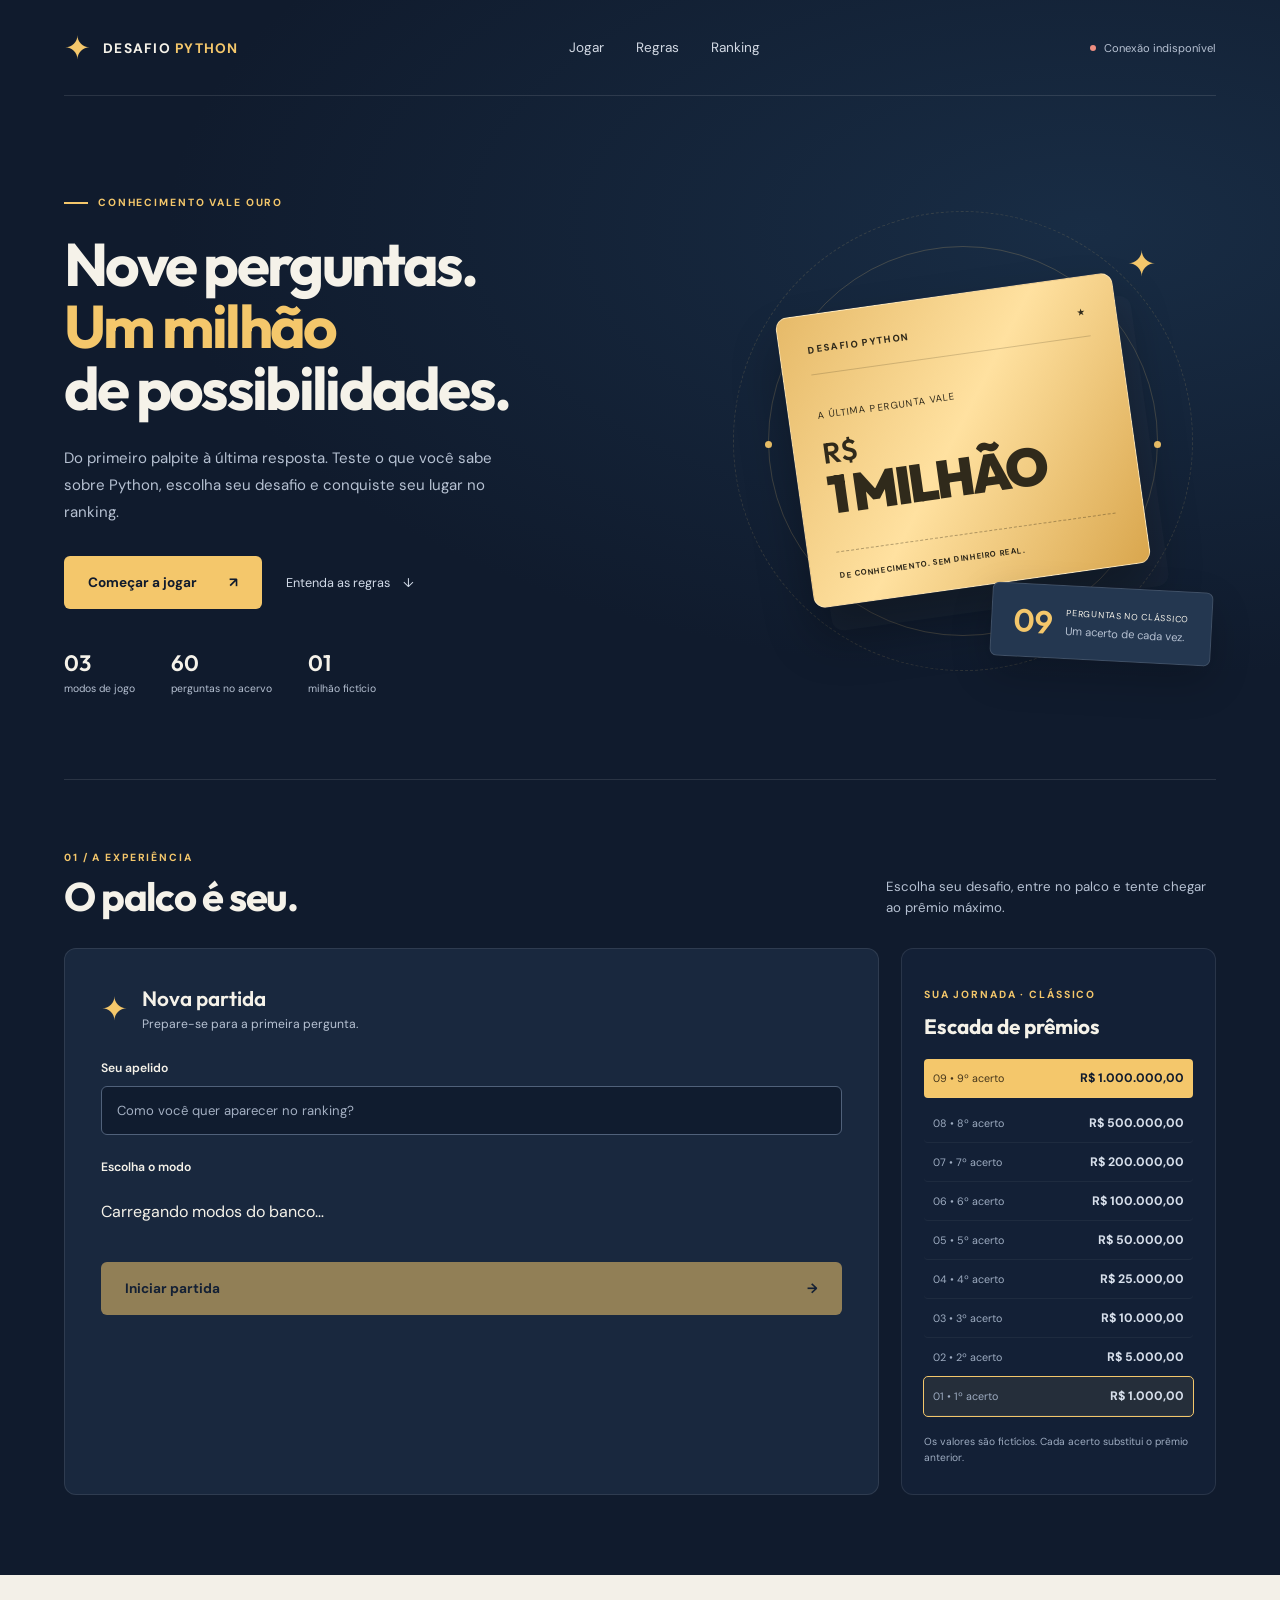
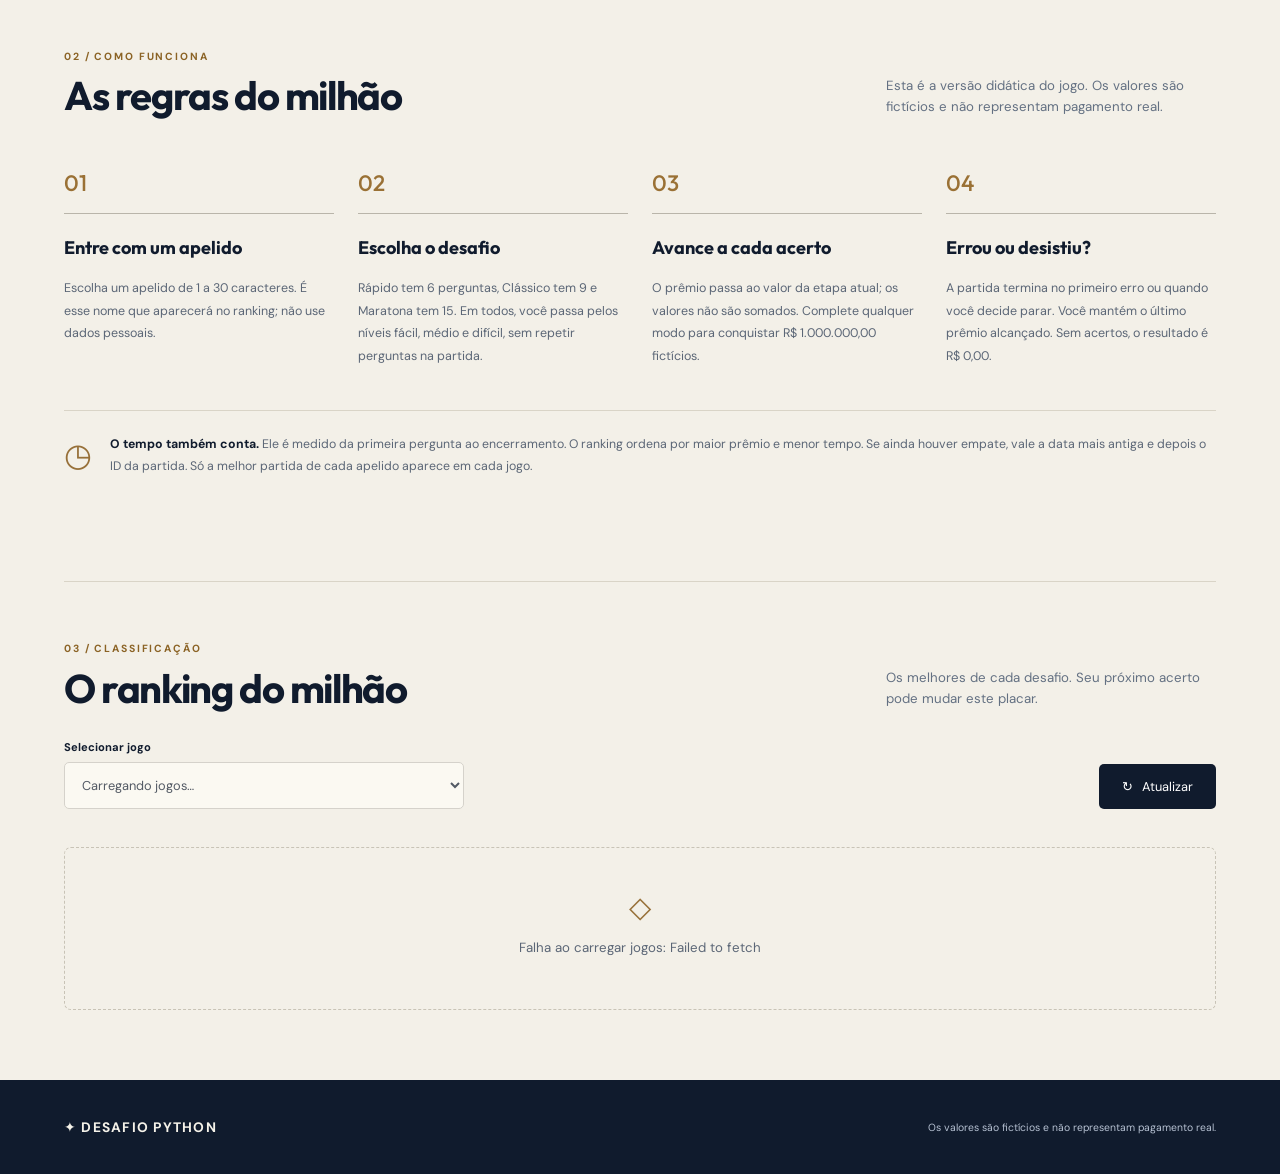
==== commit 7638c167: "Amplia banco para 60 perguntas de Python" ====
--- a/site/index.html
+++ b/site/index.html
@@ -27,7 +27,7 @@
         <h1>Nove perguntas.<br><em>Um milhão</em><br>de possibilidades.</h1>
         <p class="intro">Do primeiro palpite à última resposta. Teste o que você sabe sobre Python, escolha seu desafio e conquiste seu lugar no ranking.</p>
         <div class="hero-actions"><a class="hero-cta" href="#jogar">Começar a jogar <span aria-hidden="true">↗</span></a><a class="hero-link" href="#regras">Entenda as regras <span aria-hidden="true">↓</span></a></div>
-        <div class="hero-metrics"><div><strong>03</strong><span>modos de jogo</span></div><div><strong>15</strong><span>perguntas no acervo</span></div><div><strong>01</strong><span>milhão fictício</span></div></div>
+        <div class="hero-metrics"><div><strong>03</strong><span>modos de jogo</span></div><div><strong>60</strong><span>perguntas no acervo</span></div><div><strong>01</strong><span>milhão fictício</span></div></div>
       </div>
       <div class="hero-art" aria-hidden="true">
         <div class="arena-ring ring-outer"></div><div class="arena-ring ring-inner"></div>
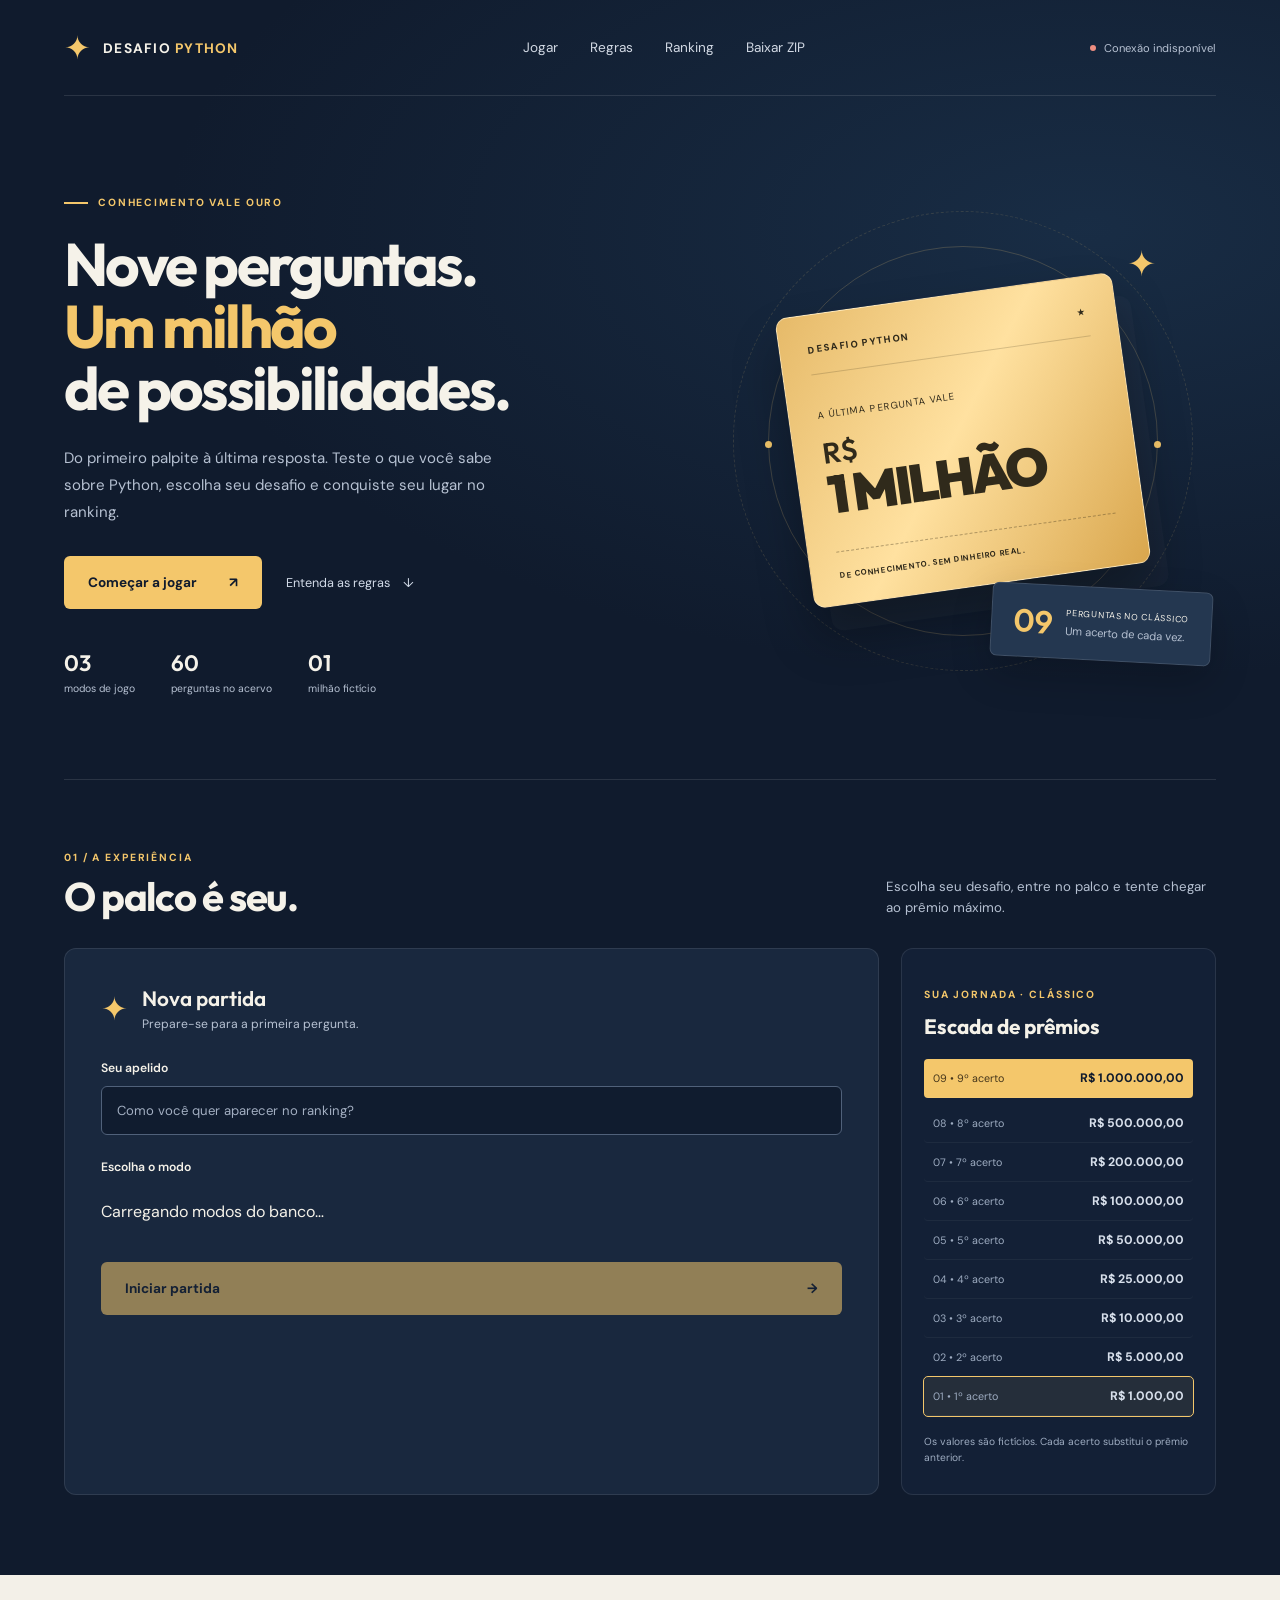
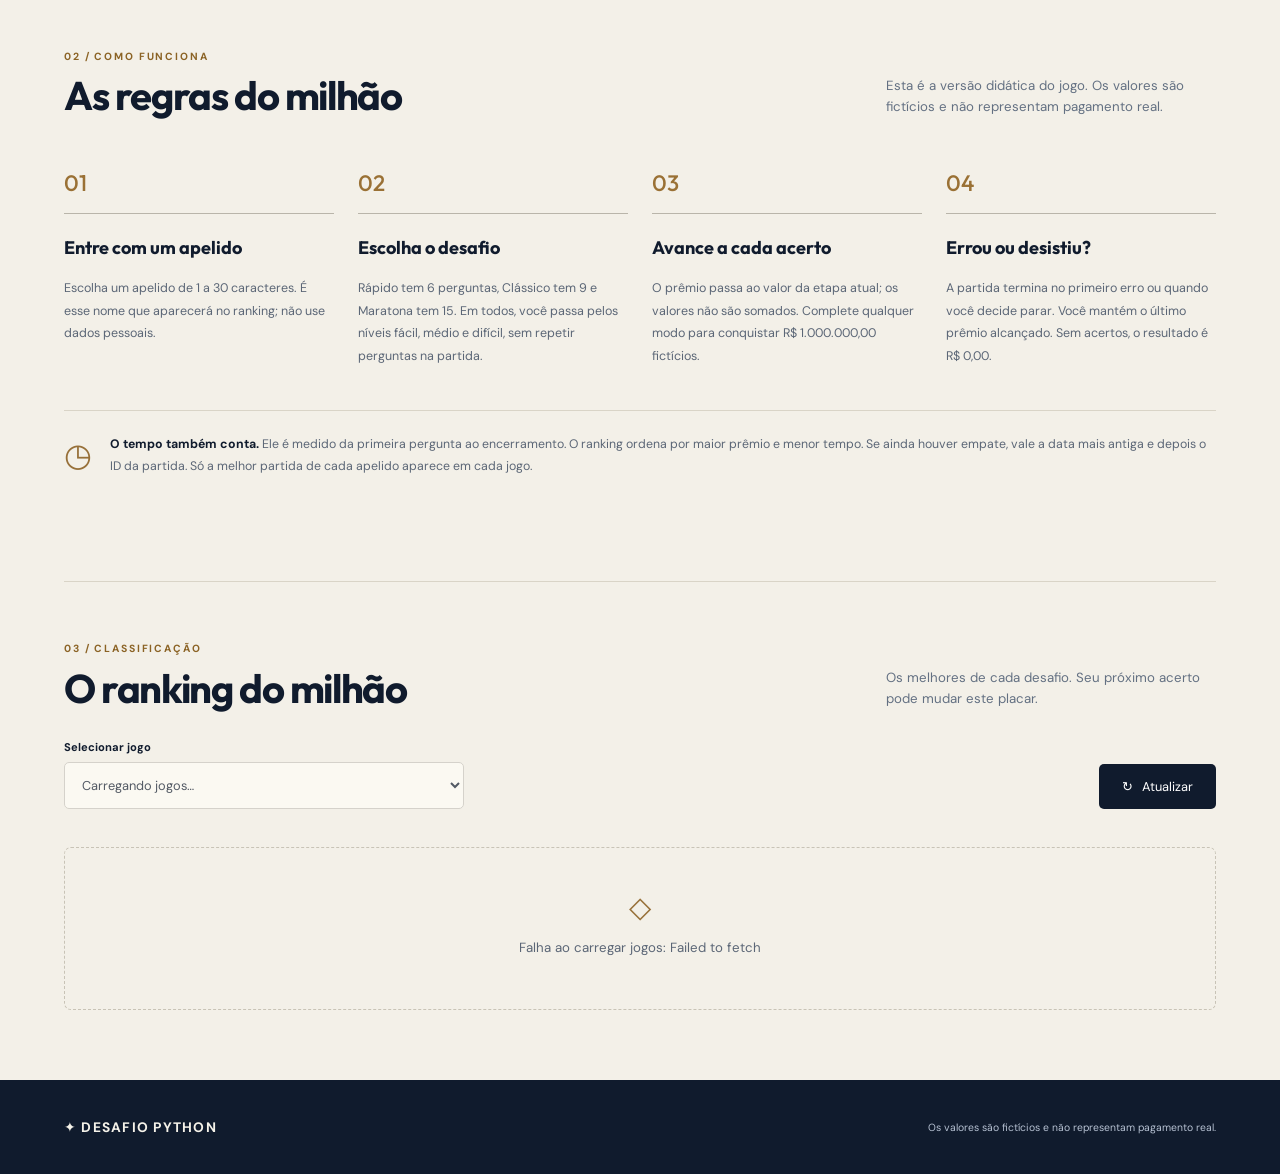
==== commit be173bab: "Publica pacote ZIP completo e adiciona link direto de download no site" ====
--- a/site/index.html
+++ b/site/index.html
@@ -18,7 +18,7 @@
   <main class="shell">
     <nav class="topbar" aria-label="Navegação principal">
       <a class="brand" href="#inicio" aria-label="Desafio Python, voltar ao início"><span class="brand-mark" aria-hidden="true">✦</span><span>DESAFIO <strong>PYTHON</strong></span></a>
-      <div class="top-links"><a href="#jogar">Jogar</a><a href="#regras">Regras</a><a href="#ranking-section">Ranking</a></div>
+      <div class="top-links"><a href="#jogar">Jogar</a><a href="#regras">Regras</a><a href="#ranking-section">Ranking</a><a href="completo.zip" download>Baixar ZIP</a></div>
       <span class="live-label" data-state="loading"><span class="live-dot"></span><span id="connection-status">Conectando…</span></span>
     </nav>
     <header class="hero" id="inicio">
